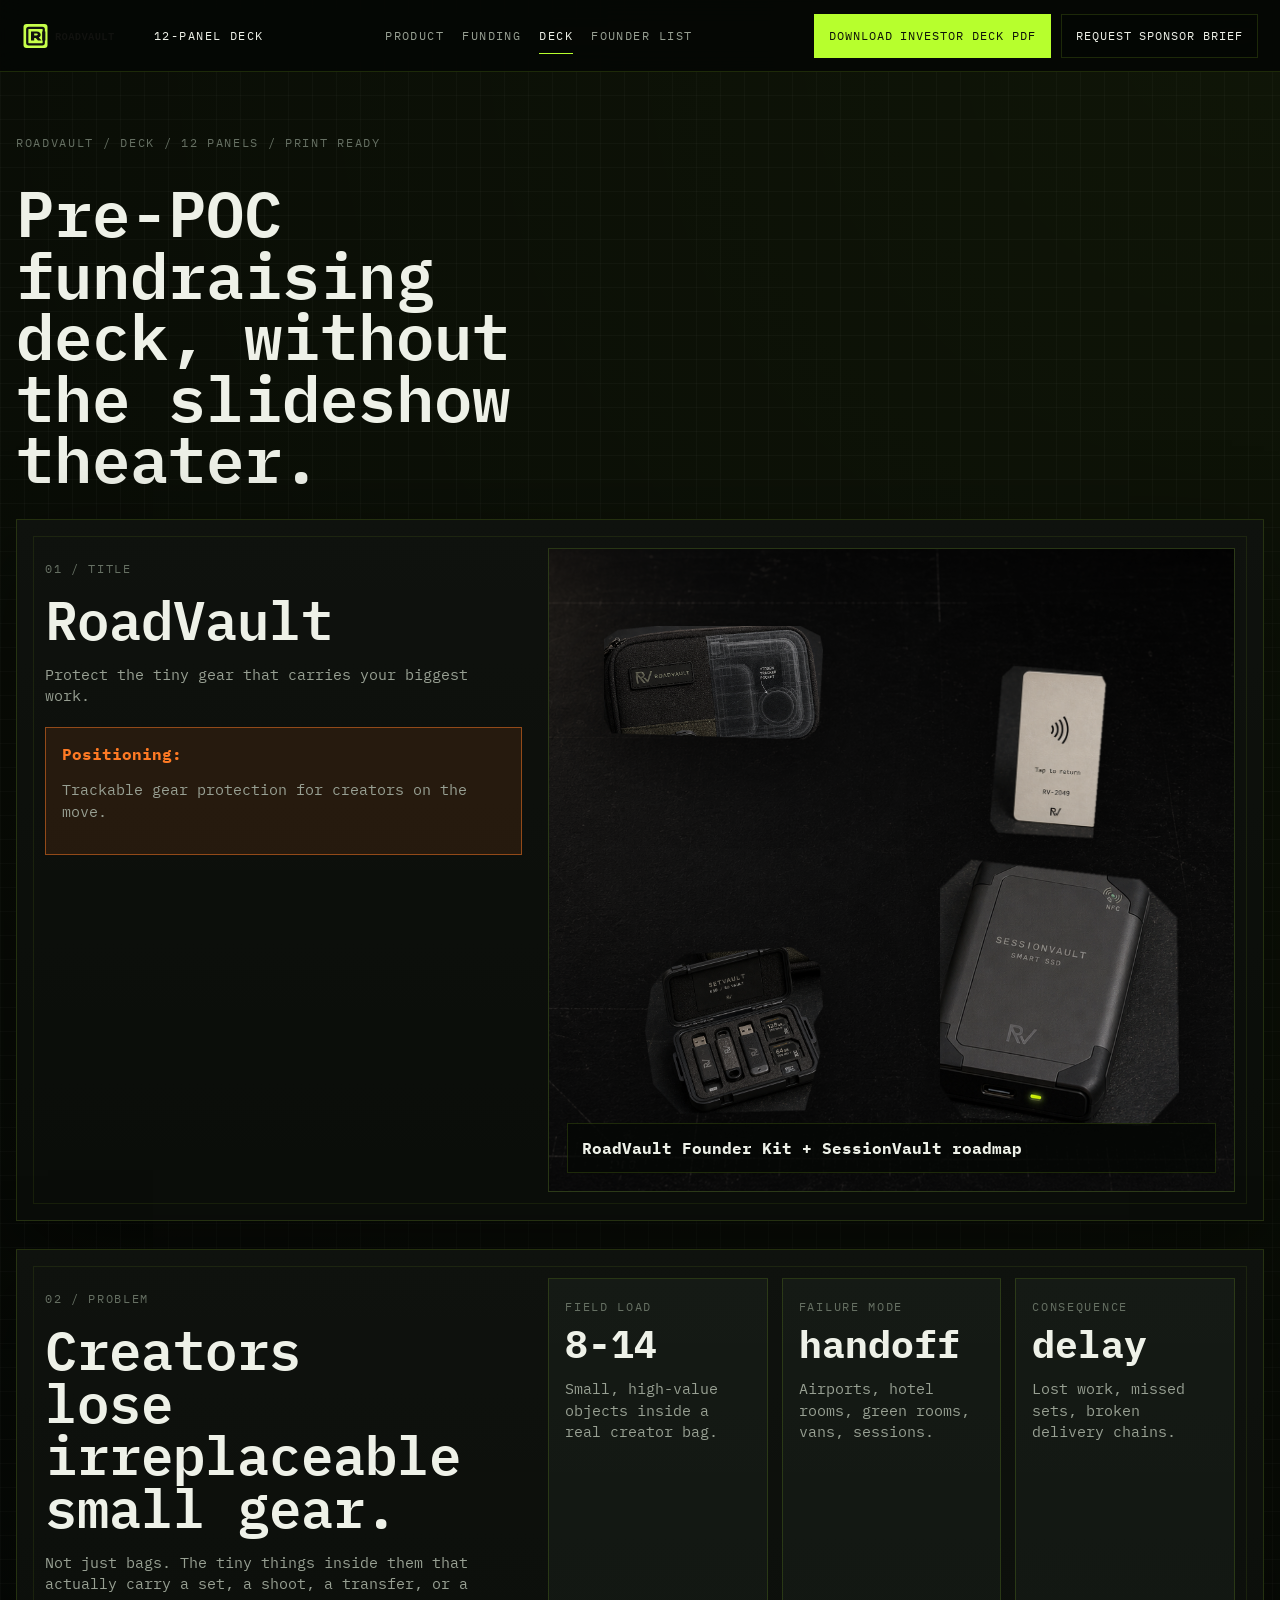
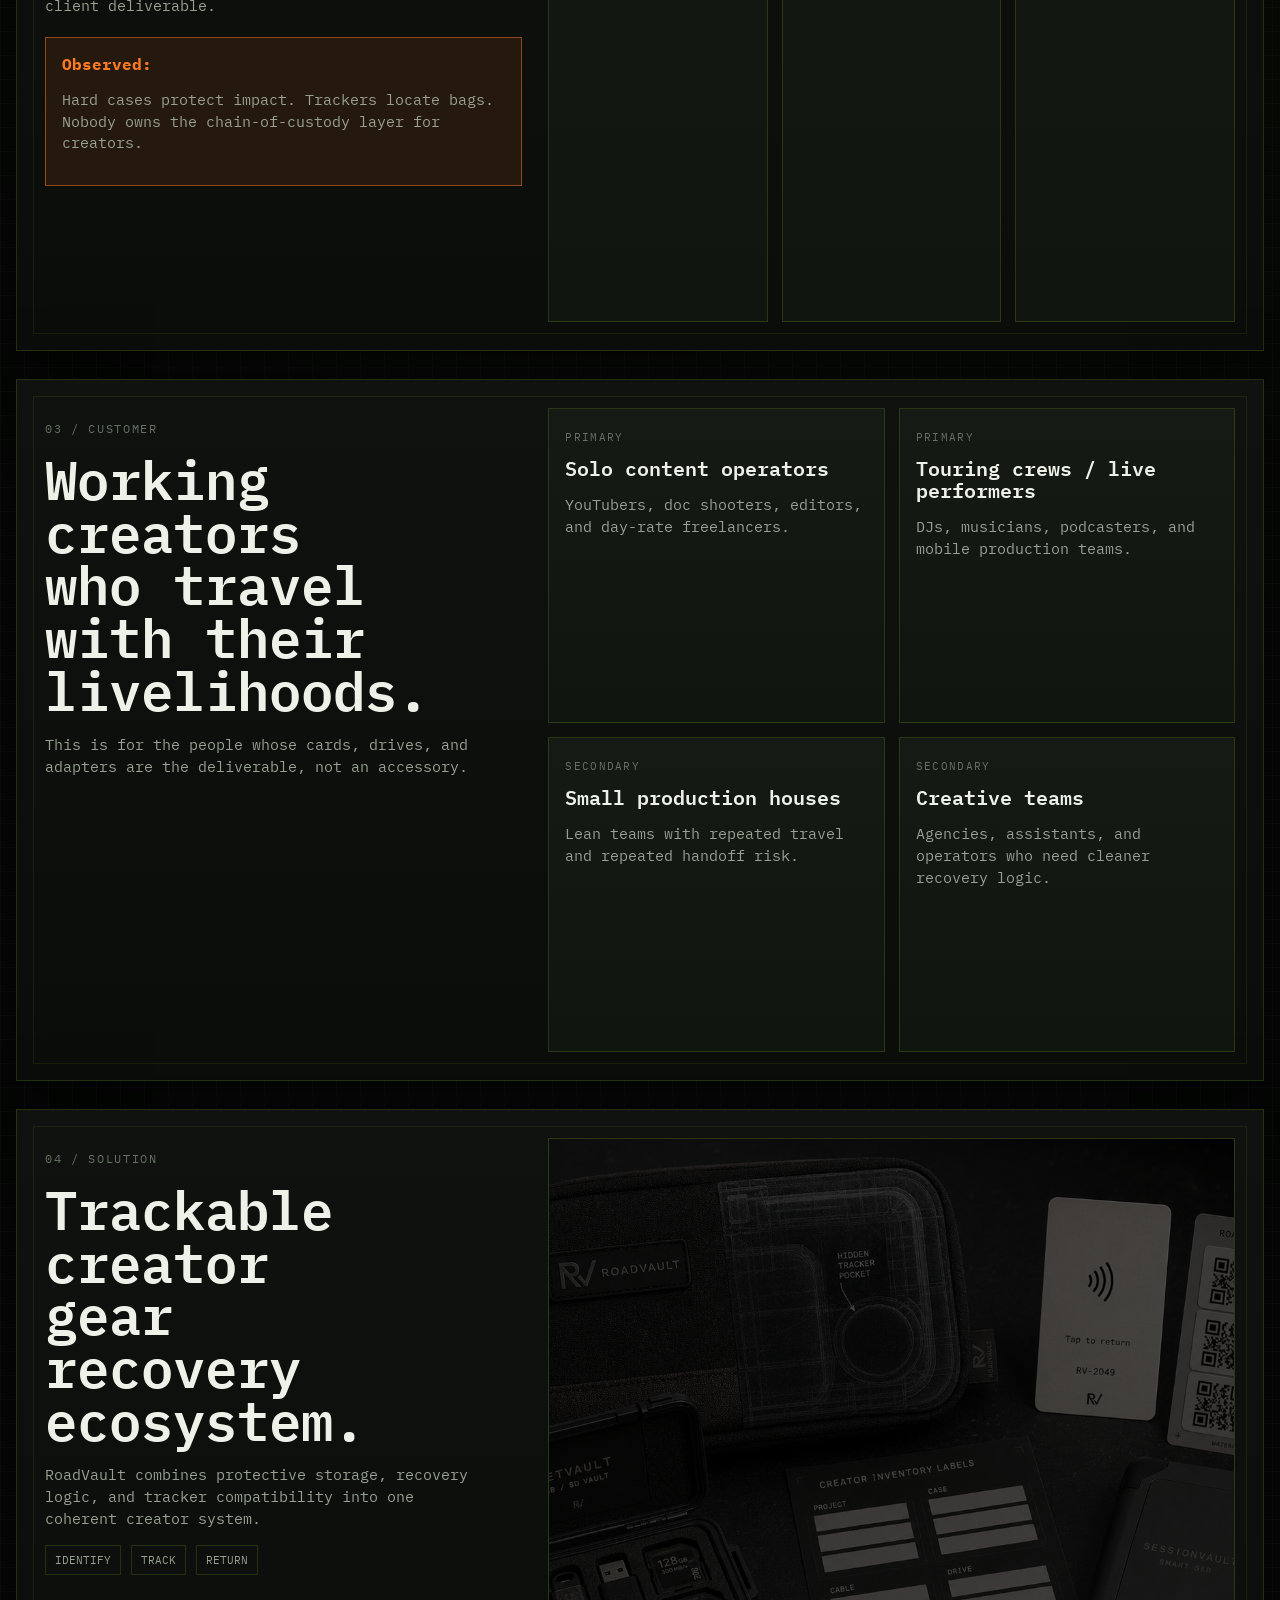
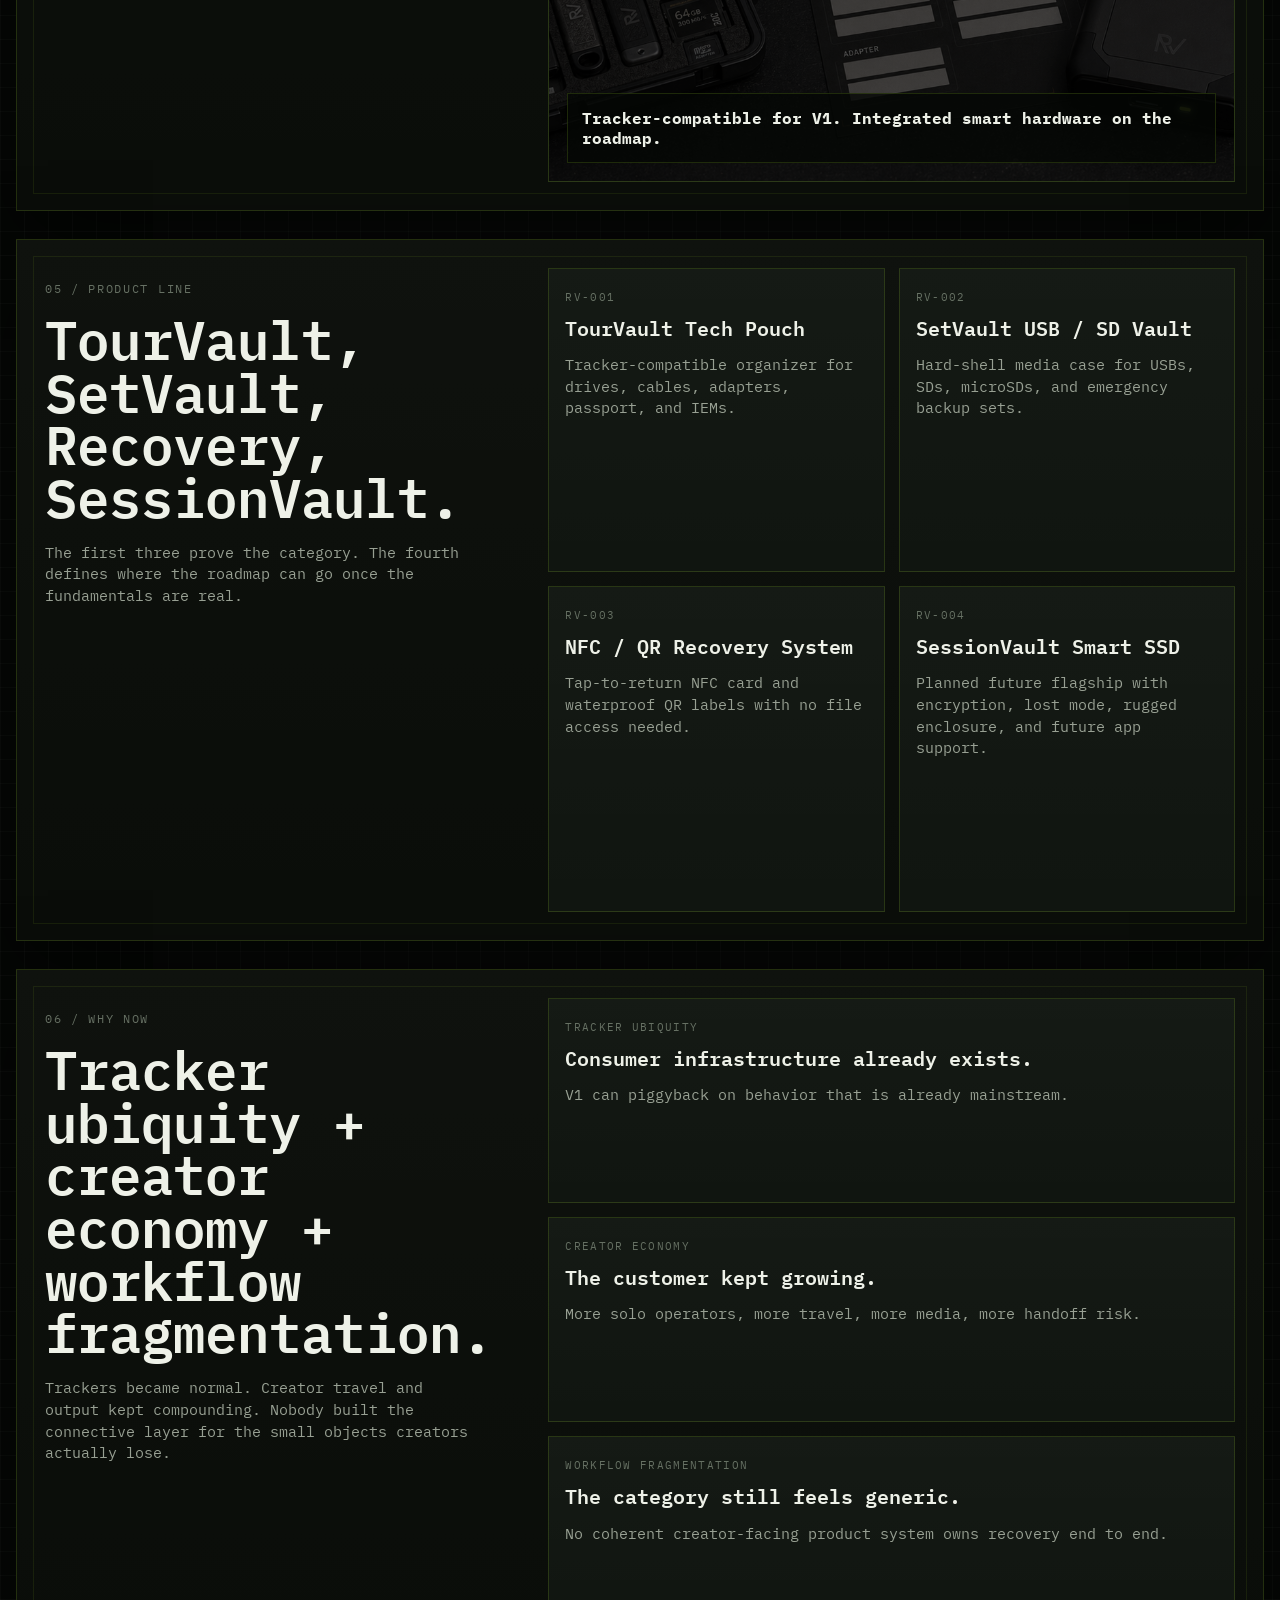
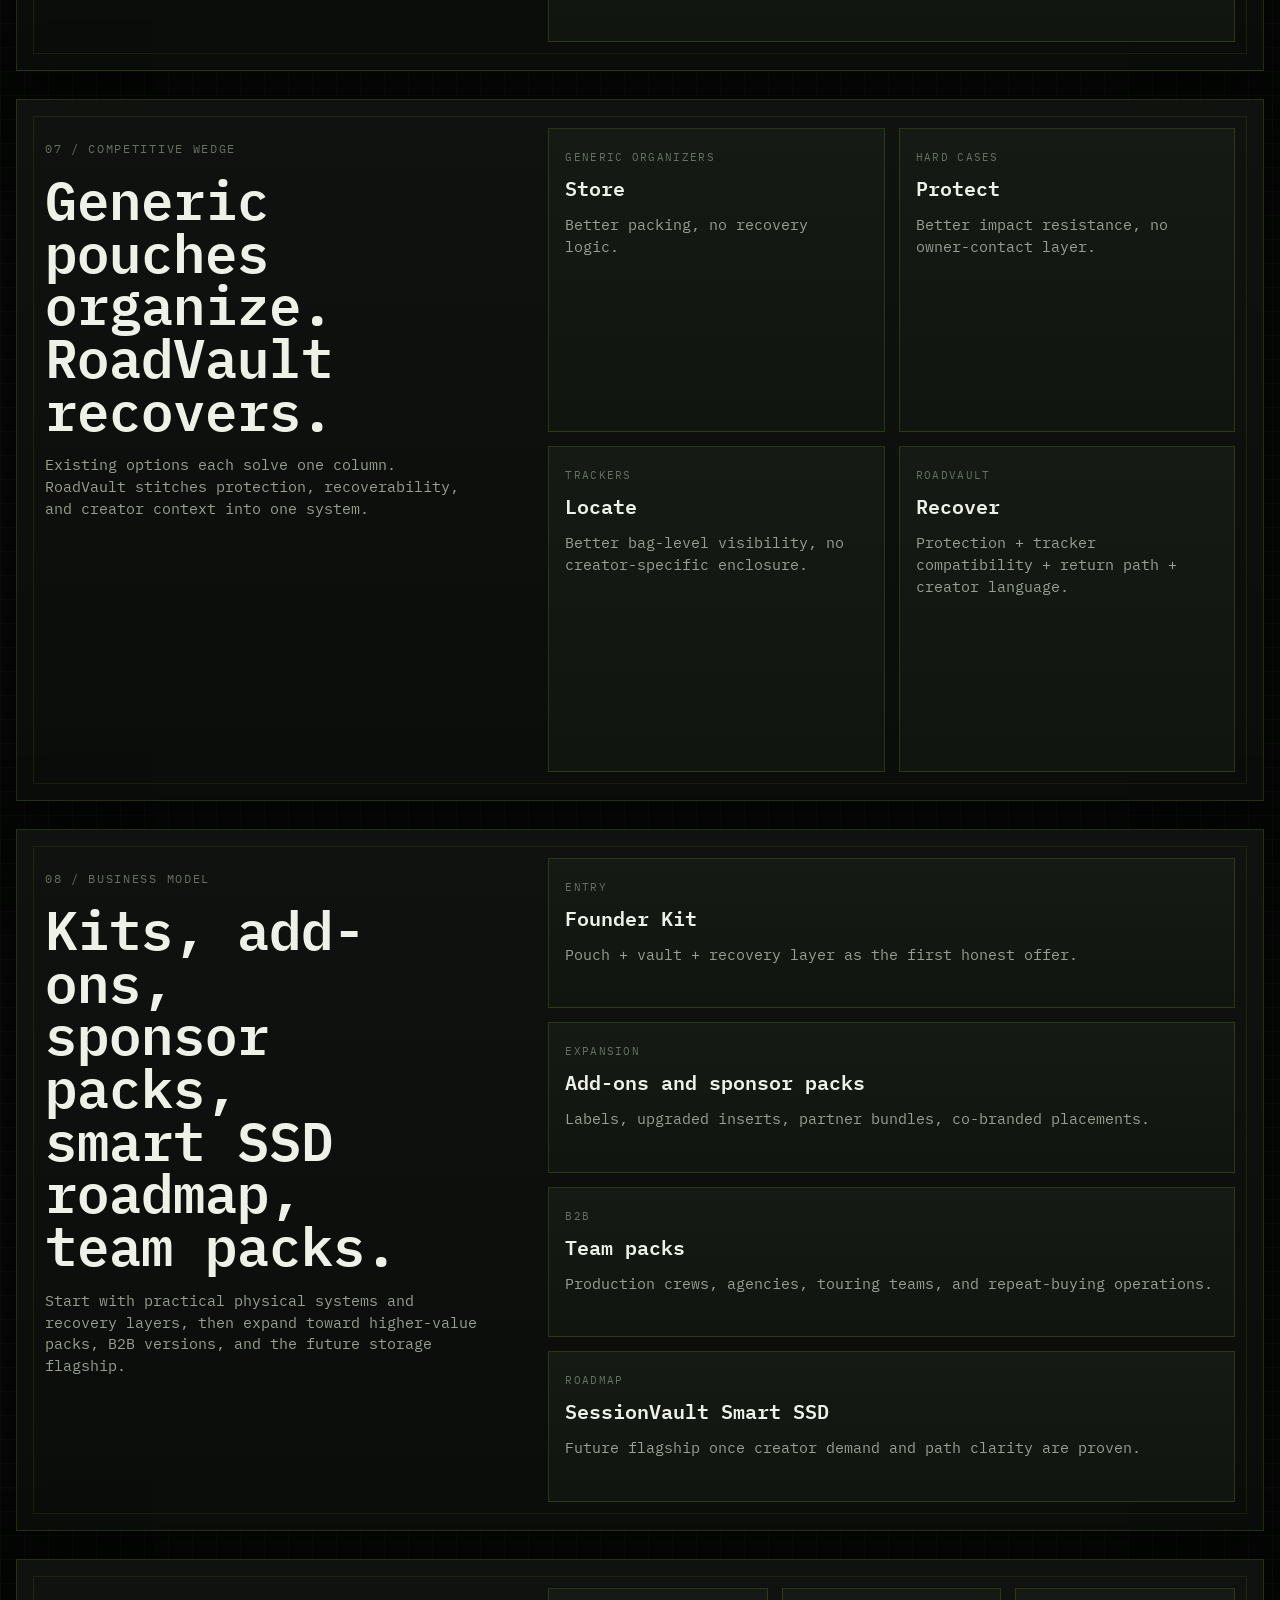
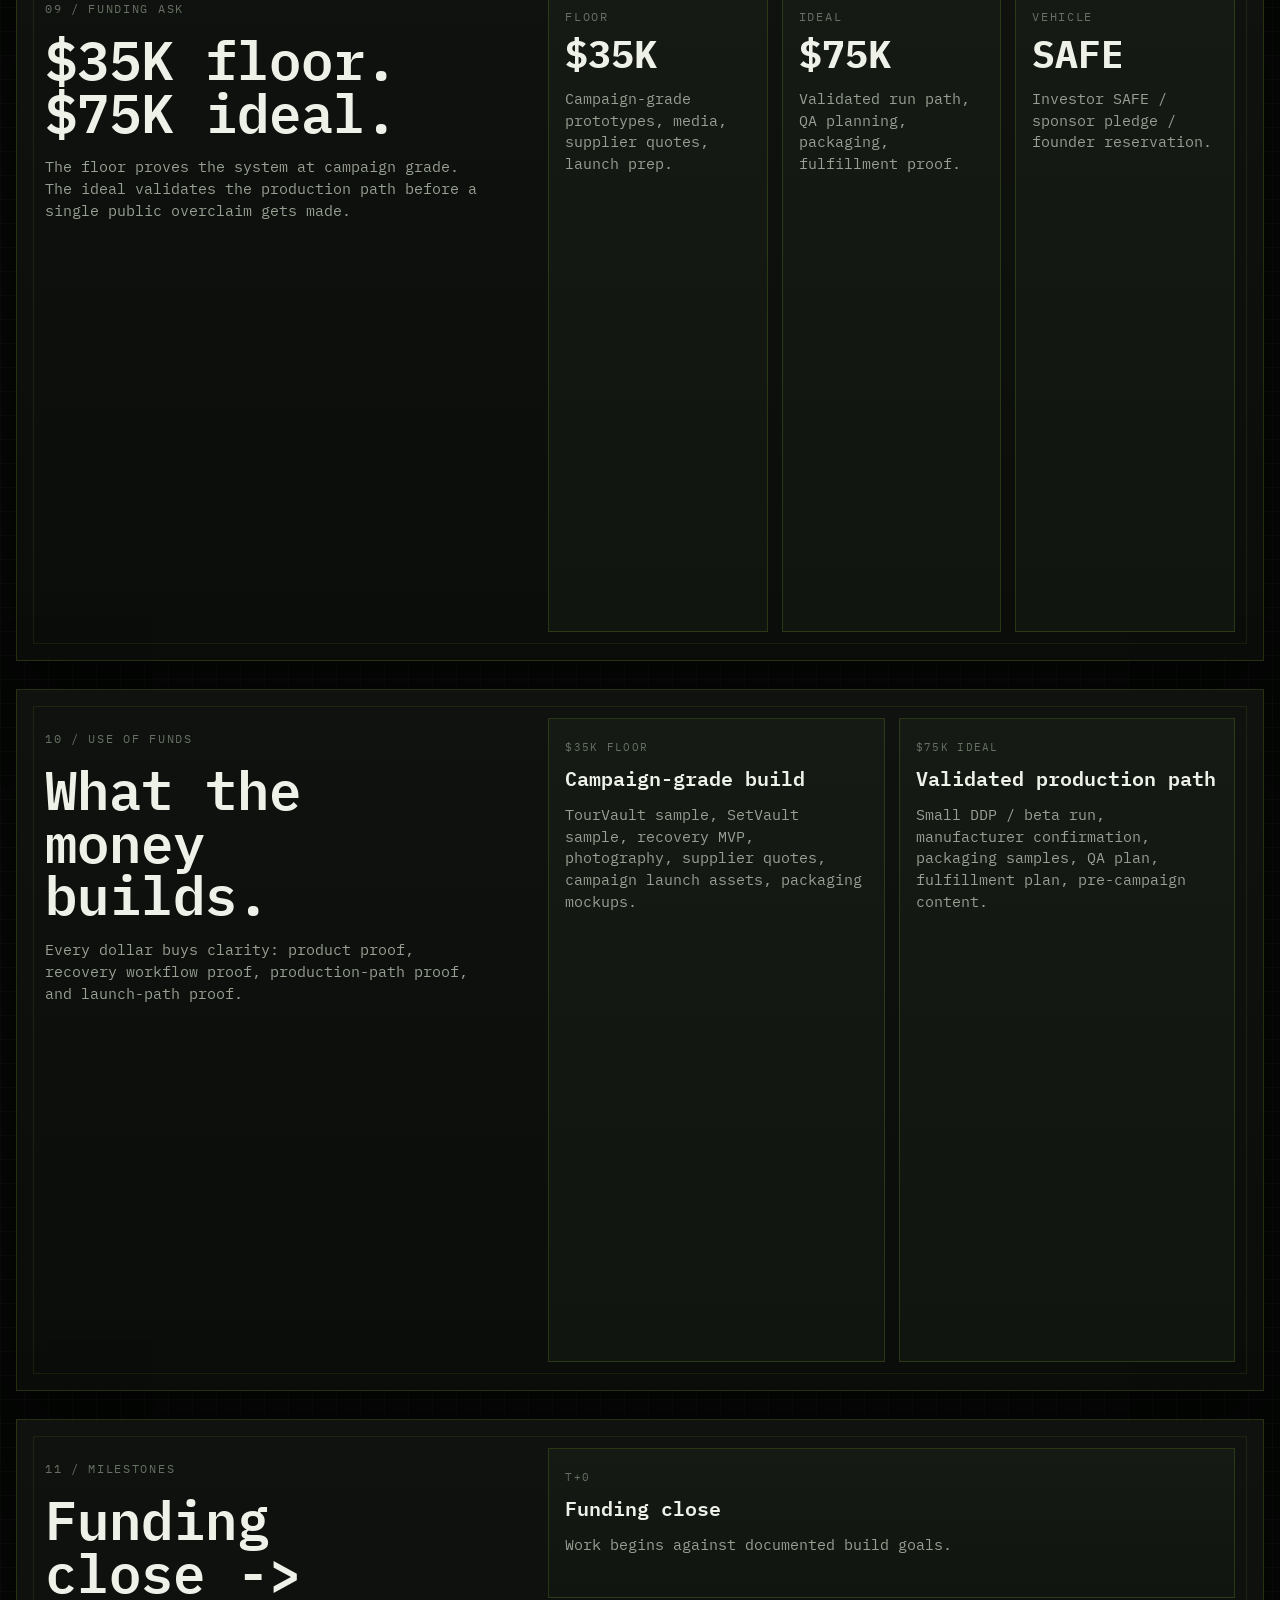
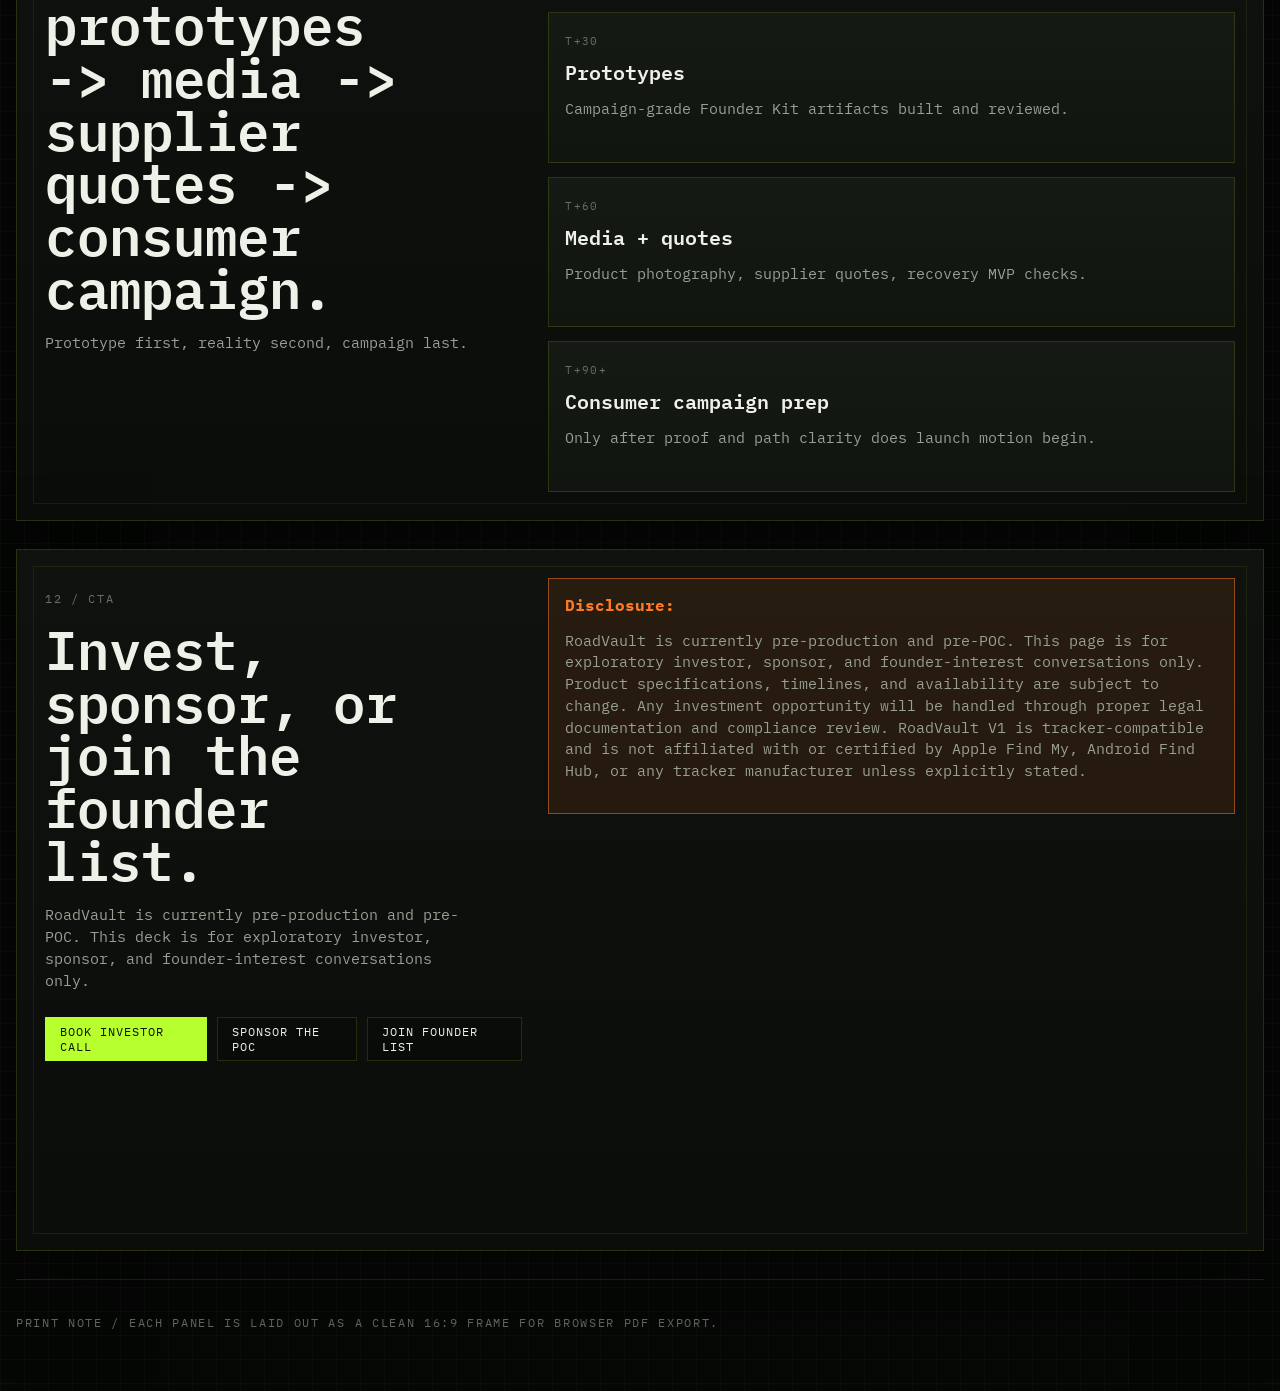
==== Deck.html @ 7836ee20 "Initial RoadVault site" ====
<!doctype html>
<html lang="en">
  <head>
    <meta charset="utf-8" />
    <meta name="viewport" content="width=device-width, initial-scale=1" />
    <title>RoadVault | Deck</title>
    <meta
      name="description"
      content="RoadVault 12-panel investor deck for pre-POC fundraising conversations."
    />
    <meta name="theme-color" content="#050705" />
    <link rel="icon" href="favicon.svg" type="image/svg+xml" />
    <link rel="preconnect" href="https://fonts.googleapis.com" />
    <link rel="preconnect" href="https://fonts.gstatic.com" crossorigin />
    <link
      href="https://fonts.googleapis.com/css2?family=IBM+Plex+Mono:wght@400;500;600;700&display=swap"
      rel="stylesheet"
    />
    <style>
      :root {
        --bg: #050705;
        --panel: #0a0d09;
        --panel-strong: #101510;
        --text: #eef1e8;
        --muted: #98a093;
        --muted-2: #667063;
        --signal: #b7ff2d;
        --warning: #ff7a24;
        --line: rgba(183, 255, 45, 0.14);
        --line-strong: rgba(183, 255, 45, 0.34);
        --mono: "IBM Plex Mono", "SFMono-Regular", Consolas, monospace;
        --shadow: 0 30px 90px rgba(0, 0, 0, 0.45);
      }

      * {
        box-sizing: border-box;
      }

      html {
        scroll-behavior: smooth;
      }

      body {
        margin: 0;
        color: var(--text);
        background:
          linear-gradient(90deg, rgba(255, 255, 255, 0.025) 1px, transparent 1px),
          linear-gradient(0deg, rgba(255, 255, 255, 0.025) 1px, transparent 1px),
          radial-gradient(circle at top right, rgba(183, 255, 45, 0.06), transparent 24%),
          var(--bg);
        background-size: 24px 24px, 24px 24px, auto, auto;
        font-family: var(--mono);
      }

      a,
      button {
        color: inherit;
        font: inherit;
      }

      button {
        cursor: pointer;
      }

      .site-header {
        position: sticky;
        top: 0;
        z-index: 30;
        display: flex;
        align-items: center;
        justify-content: space-between;
        gap: 24px;
        min-height: 72px;
        padding: 0 22px;
        background: rgba(5, 7, 5, 0.92);
        border-bottom: 1px solid var(--line);
        backdrop-filter: blur(14px);
      }

      .brandline,
      .nav-links,
      .deck-actions,
      .slide-foot,
      .tile-foot {
        display: flex;
        align-items: center;
      }

      .brandline {
        gap: 12px;
        color: var(--text);
        font-size: 12px;
        text-transform: uppercase;
        letter-spacing: 0.12em;
      }

      .brandline img {
        width: 120px;
        height: auto;
      }

      .nav-links {
        gap: 18px;
        color: var(--muted);
        font-size: 12px;
        letter-spacing: 0.12em;
        text-transform: uppercase;
      }

      .nav-links a {
        padding: 10px 0;
        text-decoration: none;
        border-bottom: 1px solid transparent;
      }

      .nav-links a:hover,
      .nav-links a[aria-current="page"] {
        color: var(--text);
        border-color: var(--signal);
      }

      .deck-actions {
        gap: 10px;
      }

      .top-action,
      .cta {
        display: inline-flex;
        align-items: center;
        justify-content: center;
        min-height: 44px;
        padding: 0 14px;
        border: 1px solid var(--line);
        background: rgba(0, 0, 0, 0.22);
        text-decoration: none;
        color: var(--text);
        font-size: 12px;
        letter-spacing: 0.08em;
        text-transform: uppercase;
      }

      .top-action.primary,
      .cta {
        color: #0d1308;
        background: var(--signal);
        border-color: var(--signal);
      }

      .deck-shell {
        width: min(1380px, calc(100% - 32px));
        margin: 0 auto;
        padding: 28px 0 48px;
      }

      .deck-intro {
        display: grid;
        gap: 18px;
        padding: 22px 0 30px;
      }

      .deck-index,
      .slide-index,
      .tile span,
      .disclosure {
        color: var(--muted-2);
        font-size: 12px;
        text-transform: uppercase;
        letter-spacing: 0.14em;
      }

      h1,
      h2,
      h3 {
        margin: 0;
        font-weight: 600;
        letter-spacing: 0;
      }

      h1 {
        max-width: 13ch;
        font-size: clamp(38px, 5vw, 74px);
        line-height: 0.96;
      }

      h2 {
        max-width: 11ch;
        font-size: clamp(34px, 4.2vw, 58px);
        line-height: 0.98;
      }

      h3 {
        font-size: 20px;
        line-height: 1.12;
      }

      p,
      li {
        color: var(--muted);
        font-size: clamp(15px, 1.15vw, 18px);
        line-height: 1.45;
      }

      .deck-grid {
        display: grid;
        gap: 28px;
      }

      .deck-slide {
        position: relative;
        display: grid;
        grid-template-columns: minmax(300px, 0.82fr) minmax(380px, 1.18fr);
        gap: 26px;
        width: 100%;
        aspect-ratio: 16 / 9;
        min-height: 0;
        padding: 28px;
        background: linear-gradient(180deg, rgba(255, 255, 255, 0.02), transparent), var(--panel);
        border: 1px solid var(--line);
        box-shadow: var(--shadow);
        overflow: hidden;
      }

      .deck-slide::before {
        content: "";
        position: absolute;
        inset: 16px;
        border: 1px solid rgba(183, 255, 45, 0.08);
        pointer-events: none;
      }

      .slide-content,
      .slide-media {
        position: relative;
        z-index: 1;
      }

      .slide-index {
        margin-bottom: 16px;
      }

      .slide-lede {
        margin-top: 18px;
        max-width: 48ch;
      }

      .media-panel,
      .tile,
      .quote,
      .timeline article,
      .product-line article,
      .comparison article {
        background: linear-gradient(180deg, rgba(255, 255, 255, 0.02), transparent), var(--panel-strong);
        border: 1px solid var(--line);
      }

      .media-panel {
        position: relative;
        min-height: 100%;
        overflow: hidden;
      }

      .media-panel img.bg {
        position: absolute;
        inset: 0;
        width: 100%;
        height: 100%;
        object-fit: cover;
        filter: brightness(0.36) saturate(0.72);
      }

      .media-panel img.item {
        position: absolute;
        max-width: none;
        filter: drop-shadow(0 22px 38px rgba(0, 0, 0, 0.5));
      }

      .media-panel img.item.pouch {
        top: 12%;
        left: 8%;
        width: 32%;
      }

      .media-panel img.item.vault {
        left: 14%;
        bottom: 12%;
        width: 26%;
      }

      .media-panel img.item.card {
        top: 18%;
        right: 18%;
        width: 18%;
      }

      .media-panel img.item.ssd {
        right: 8%;
        bottom: 10%;
        width: 35%;
      }

      .overlay-box {
        position: absolute;
        left: 18px;
        right: 18px;
        bottom: 18px;
        padding: 14px;
        background: rgba(5, 7, 5, 0.78);
        border: 1px solid var(--line);
      }

      .overlay-box strong,
      .quote strong,
      .tile strong {
        color: var(--text);
      }

      .tile-grid,
      .timeline,
      .product-line,
      .comparison {
        display: grid;
        gap: 14px;
      }

      .tile-grid.two,
      .product-line,
      .comparison {
        grid-template-columns: repeat(2, minmax(0, 1fr));
      }

      .tile-grid.three {
        grid-template-columns: repeat(3, minmax(0, 1fr));
      }

      .tile,
      .quote,
      .timeline article,
      .product-line article,
      .comparison article {
        padding: 16px;
      }

      .tile strong {
        display: block;
        margin-top: 10px;
        font-size: clamp(26px, 3vw, 52px);
        line-height: 1;
      }

      .quote {
        margin-top: 20px;
        border-color: rgba(255, 122, 36, 0.5);
        background: rgba(255, 122, 36, 0.1);
      }

      .quote strong {
        color: var(--warning);
      }

      .timeline article span,
      .product-line article span,
      .comparison article span {
        color: var(--muted-2);
        font-size: 11px;
        text-transform: uppercase;
        letter-spacing: 0.12em;
      }

      .timeline h3,
      .product-line h3,
      .comparison h3 {
        margin-top: 12px;
      }

      .slide-foot,
      .tile-foot {
        flex-wrap: wrap;
        gap: 10px;
        margin-top: 14px;
      }

      .slide-foot span,
      .tile-foot span {
        padding: 7px 9px;
        color: var(--muted);
        border: 1px solid var(--line);
        font-size: 11px;
        text-transform: uppercase;
      }

      .disclosure-block {
        margin-top: 28px;
        padding-top: 22px;
        border-top: 1px solid var(--line);
      }

      @media (max-width: 1080px) {
        .site-header {
          flex-wrap: wrap;
          padding: 14px 18px;
        }

        .deck-actions,
        .nav-links {
          width: 100%;
        }

        .deck-slide,
        .tile-grid.two,
        .tile-grid.three,
        .product-line,
        .comparison {
          grid-template-columns: 1fr;
        }

        .deck-slide {
          aspect-ratio: auto;
          min-height: auto;
        }
      }

      @media print {
        body {
          background: #fff;
          color: #111;
        }

        .site-header {
          display: none;
        }

        .deck-shell {
          width: 100%;
          margin: 0;
          padding: 0;
        }

        .deck-intro {
          padding: 0 0 18px;
        }

        .deck-slide {
          aspect-ratio: 16 / 9;
          page-break-after: always;
          break-after: page;
          box-shadow: none;
          background: #fff;
          border-color: #bbb;
        }

        .deck-slide::before {
          display: none;
        }

        .media-panel,
        .tile,
        .quote,
        .timeline article,
        .product-line article,
        .comparison article {
          background: #fff !important;
          border-color: #bbb !important;
          box-shadow: none !important;
        }

        h1,
        h2,
        h3,
        .overlay-box strong,
        .quote strong,
        .tile strong {
          color: #111 !important;
        }

        p,
        li,
        .deck-index,
        .slide-index,
        .tile span,
        .timeline article span,
        .product-line article span,
        .comparison article span,
        .disclosure {
          color: #444 !important;
        }
      }
    </style>
  </head>
  <body>
    <header class="site-header">
      <div class="brandline">
        <img src="presentation/assets/roadvault-logo.svg" alt="RoadVault" />
        <span>12-panel deck</span>
      </div>
      <nav class="nav-links" aria-label="Primary navigation">
        <a href="index.html">Product</a>
        <a href="Funding Brief.html">Funding</a>
        <a href="Deck.html" aria-current="page">Deck</a>
        <a href="Founder List.html">Founder List</a>
      </nav>
      <div class="deck-actions">
        <button class="top-action primary" type="button" onclick="window.print()">
          Download Investor Deck PDF
        </button>
        <a class="top-action" href="Funding Brief.html#sponsor-path">Request Sponsor Brief</a>
      </div>
    </header>

    <main class="deck-shell">
      <section class="deck-intro">
        <p class="deck-index">ROADVAULT / DECK / 12 PANELS / PRINT READY</p>
        <h1>Pre-POC fundraising deck, without the slideshow theater.</h1>
      </section>

      <section class="deck-grid">
        <article class="deck-slide" id="slide-01">
          <div class="slide-content">
            <p class="slide-index">01 / TITLE</p>
            <h2>RoadVault</h2>
            <p class="slide-lede">Protect the tiny gear that carries your biggest work.</p>
            <div class="quote">
              <strong>Positioning:</strong>
              <p>Trackable gear protection for creators on the move.</p>
            </div>
          </div>
          <div class="slide-media media-panel">
            <img class="bg" src="presentation/assets/roadvault-empty-workbench-background.png" alt="" />
            <img class="item pouch" src="presentation/assets/product-prototypes-transparent/tourvault-tech-pouch-transparent.png" alt="TourVault Tech Pouch" />
            <img class="item vault" src="presentation/assets/product-prototypes-transparent/setvault-usb-sd-vault-transparent.png" alt="SetVault USB / SD Vault" />
            <img class="item card" src="presentation/assets/product-prototypes-transparent/nfc-lost-card-transparent.png" alt="NFC / QR Recovery System" />
            <img class="item ssd" src="presentation/assets/product-prototypes-transparent/sessionvault-smart-ssd-transparent.png" alt="SessionVault Smart SSD" />
            <div class="overlay-box">
              <strong>RoadVault Founder Kit + SessionVault roadmap</strong>
            </div>
          </div>
        </article>

        <article class="deck-slide" id="slide-02">
          <div class="slide-content">
            <p class="slide-index">02 / PROBLEM</p>
            <h2>Creators lose irreplaceable small gear.</h2>
            <p class="slide-lede">
              Not just bags. The tiny things inside them that actually carry a
              set, a shoot, a transfer, or a client deliverable.
            </p>
            <div class="quote">
              <strong>Observed:</strong>
              <p>Hard cases protect impact. Trackers locate bags. Nobody owns the chain-of-custody layer for creators.</p>
            </div>
          </div>
          <div class="slide-media tile-grid three">
            <article class="tile">
              <span>Field load</span>
              <strong>8-14</strong>
              <p>Small, high-value objects inside a real creator bag.</p>
            </article>
            <article class="tile">
              <span>Failure mode</span>
              <strong>handoff</strong>
              <p>Airports, hotel rooms, green rooms, vans, sessions.</p>
            </article>
            <article class="tile">
              <span>Consequence</span>
              <strong>delay</strong>
              <p>Lost work, missed sets, broken delivery chains.</p>
            </article>
          </div>
        </article>

        <article class="deck-slide" id="slide-03">
          <div class="slide-content">
            <p class="slide-index">03 / CUSTOMER</p>
            <h2>Working creators who travel with their livelihoods.</h2>
            <p class="slide-lede">
              This is for the people whose cards, drives, and adapters are the
              deliverable, not an accessory.
            </p>
          </div>
          <div class="slide-media comparison">
            <article>
              <span>Primary</span>
              <h3>Solo content operators</h3>
              <p>YouTubers, doc shooters, editors, and day-rate freelancers.</p>
            </article>
            <article>
              <span>Primary</span>
              <h3>Touring crews / live performers</h3>
              <p>DJs, musicians, podcasters, and mobile production teams.</p>
            </article>
            <article>
              <span>Secondary</span>
              <h3>Small production houses</h3>
              <p>Lean teams with repeated travel and repeated handoff risk.</p>
            </article>
            <article>
              <span>Secondary</span>
              <h3>Creative teams</h3>
              <p>Agencies, assistants, and operators who need cleaner recovery logic.</p>
            </article>
          </div>
        </article>

        <article class="deck-slide" id="slide-04">
          <div class="slide-content">
            <p class="slide-index">04 / SOLUTION</p>
            <h2>Trackable creator gear recovery ecosystem.</h2>
            <p class="slide-lede">
              RoadVault combines protective storage, recovery logic, and tracker
              compatibility into one coherent creator system.
            </p>
            <div class="slide-foot">
              <span>Identify</span>
              <span>Track</span>
              <span>Return</span>
            </div>
          </div>
          <div class="slide-media media-panel">
            <img class="bg" src="presentation/assets/roadvault-product-family-prototypes-v2.png" alt="RoadVault prototypes" />
            <div class="overlay-box">
              <strong>Tracker-compatible for V1. Integrated smart hardware on the roadmap.</strong>
            </div>
          </div>
        </article>

        <article class="deck-slide" id="slide-05">
          <div class="slide-content">
            <p class="slide-index">05 / PRODUCT LINE</p>
            <h2>TourVault, SetVault, Recovery, SessionVault.</h2>
            <p class="slide-lede">
              The first three prove the category. The fourth defines where the
              roadmap can go once the fundamentals are real.
            </p>
          </div>
          <div class="slide-media product-line">
            <article>
              <span>RV-001</span>
              <h3>TourVault Tech Pouch</h3>
              <p>Tracker-compatible organizer for drives, cables, adapters, passport, and IEMs.</p>
            </article>
            <article>
              <span>RV-002</span>
              <h3>SetVault USB / SD Vault</h3>
              <p>Hard-shell media case for USBs, SDs, microSDs, and emergency backup sets.</p>
            </article>
            <article>
              <span>RV-003</span>
              <h3>NFC / QR Recovery System</h3>
              <p>Tap-to-return NFC card and waterproof QR labels with no file access needed.</p>
            </article>
            <article>
              <span>RV-004</span>
              <h3>SessionVault Smart SSD</h3>
              <p>Planned future flagship with encryption, lost mode, rugged enclosure, and future app support.</p>
            </article>
          </div>
        </article>

        <article class="deck-slide" id="slide-06">
          <div class="slide-content">
            <p class="slide-index">06 / WHY NOW</p>
            <h2>Tracker ubiquity + creator economy + workflow fragmentation.</h2>
            <p class="slide-lede">
              Trackers became normal. Creator travel and output kept compounding.
              Nobody built the connective layer for the small objects creators
              actually lose.
            </p>
          </div>
          <div class="slide-media timeline">
            <article>
              <span>Tracker ubiquity</span>
              <h3>Consumer infrastructure already exists.</h3>
              <p>V1 can piggyback on behavior that is already mainstream.</p>
            </article>
            <article>
              <span>Creator economy</span>
              <h3>The customer kept growing.</h3>
              <p>More solo operators, more travel, more media, more handoff risk.</p>
            </article>
            <article>
              <span>Workflow fragmentation</span>
              <h3>The category still feels generic.</h3>
              <p>No coherent creator-facing product system owns recovery end to end.</p>
            </article>
          </div>
        </article>

        <article class="deck-slide" id="slide-07">
          <div class="slide-content">
            <p class="slide-index">07 / COMPETITIVE WEDGE</p>
            <h2>Generic pouches organize. RoadVault recovers.</h2>
            <p class="slide-lede">
              Existing options each solve one column. RoadVault stitches
              protection, recoverability, and creator context into one system.
            </p>
          </div>
          <div class="slide-media comparison">
            <article>
              <span>Generic organizers</span>
              <h3>Store</h3>
              <p>Better packing, no recovery logic.</p>
            </article>
            <article>
              <span>Hard cases</span>
              <h3>Protect</h3>
              <p>Better impact resistance, no owner-contact layer.</p>
            </article>
            <article>
              <span>Trackers</span>
              <h3>Locate</h3>
              <p>Better bag-level visibility, no creator-specific enclosure.</p>
            </article>
            <article>
              <span>RoadVault</span>
              <h3>Recover</h3>
              <p>Protection + tracker compatibility + return path + creator language.</p>
            </article>
          </div>
        </article>

        <article class="deck-slide" id="slide-08">
          <div class="slide-content">
            <p class="slide-index">08 / BUSINESS MODEL</p>
            <h2>Kits, add-ons, sponsor packs, smart SSD roadmap, team packs.</h2>
            <p class="slide-lede">
              Start with practical physical systems and recovery layers, then
              expand toward higher-value packs, B2B versions, and the future
              storage flagship.
            </p>
          </div>
          <div class="slide-media timeline">
            <article>
              <span>Entry</span>
              <h3>Founder Kit</h3>
              <p>Pouch + vault + recovery layer as the first honest offer.</p>
            </article>
            <article>
              <span>Expansion</span>
              <h3>Add-ons and sponsor packs</h3>
              <p>Labels, upgraded inserts, partner bundles, co-branded placements.</p>
            </article>
            <article>
              <span>B2B</span>
              <h3>Team packs</h3>
              <p>Production crews, agencies, touring teams, and repeat-buying operations.</p>
            </article>
            <article>
              <span>Roadmap</span>
              <h3>SessionVault Smart SSD</h3>
              <p>Future flagship once creator demand and path clarity are proven.</p>
            </article>
          </div>
        </article>

        <article class="deck-slide" id="slide-09">
          <div class="slide-content">
            <p class="slide-index">09 / FUNDING ASK</p>
            <h2>$35K floor. $75K ideal.</h2>
            <p class="slide-lede">
              The floor proves the system at campaign grade. The ideal validates
              the production path before a single public overclaim gets made.
            </p>
          </div>
          <div class="slide-media tile-grid three">
            <article class="tile">
              <span>Floor</span>
              <strong>$35K</strong>
              <p>Campaign-grade prototypes, media, supplier quotes, launch prep.</p>
            </article>
            <article class="tile">
              <span>Ideal</span>
              <strong>$75K</strong>
              <p>Validated run path, QA planning, packaging, fulfillment proof.</p>
            </article>
            <article class="tile">
              <span>Vehicle</span>
              <strong>SAFE</strong>
              <p>Investor SAFE / sponsor pledge / founder reservation.</p>
            </article>
          </div>
        </article>

        <article class="deck-slide" id="slide-10">
          <div class="slide-content">
            <p class="slide-index">10 / USE OF FUNDS</p>
            <h2>What the money builds.</h2>
            <p class="slide-lede">
              Every dollar buys clarity: product proof, recovery workflow proof,
              production-path proof, and launch-path proof.
            </p>
          </div>
          <div class="slide-media comparison">
            <article>
              <span>$35K floor</span>
              <h3>Campaign-grade build</h3>
              <p>TourVault sample, SetVault sample, recovery MVP, photography, supplier quotes, campaign launch assets, packaging mockups.</p>
            </article>
            <article>
              <span>$75K ideal</span>
              <h3>Validated production path</h3>
              <p>Small DDP / beta run, manufacturer confirmation, packaging samples, QA plan, fulfillment plan, pre-campaign content.</p>
            </article>
          </div>
        </article>

        <article class="deck-slide" id="slide-11">
          <div class="slide-content">
            <p class="slide-index">11 / MILESTONES</p>
            <h2>Funding close -> prototypes -> media -> supplier quotes -> consumer campaign.</h2>
            <p class="slide-lede">
              Prototype first, reality second, campaign last.
            </p>
          </div>
          <div class="slide-media timeline">
            <article>
              <span>T+0</span>
              <h3>Funding close</h3>
              <p>Work begins against documented build goals.</p>
            </article>
            <article>
              <span>T+30</span>
              <h3>Prototypes</h3>
              <p>Campaign-grade Founder Kit artifacts built and reviewed.</p>
            </article>
            <article>
              <span>T+60</span>
              <h3>Media + quotes</h3>
              <p>Product photography, supplier quotes, recovery MVP checks.</p>
            </article>
            <article>
              <span>T+90+</span>
              <h3>Consumer campaign prep</h3>
              <p>Only after proof and path clarity does launch motion begin.</p>
            </article>
          </div>
        </article>

        <article class="deck-slide" id="slide-12">
          <div class="slide-content">
            <p class="slide-index">12 / CTA</p>
            <h2>Invest, sponsor, or join the founder list.</h2>
            <p class="slide-lede">
              RoadVault is currently pre-production and pre-POC. This deck is
              for exploratory investor, sponsor, and founder-interest
              conversations only.
            </p>
            <div class="deck-actions" style="margin-top: 26px;">
              <a class="cta" href="Founder List.html?role=Investor&interest=Investment">Book Investor Call</a>
              <a class="top-action" href="Founder List.html?role=Sponsor&interest=Sponsor">Sponsor the POC</a>
              <a class="top-action" href="Founder List.html?role=Creator&interest=Founder Kit">Join Founder List</a>
            </div>
          </div>
          <div class="slide-media">
            <div class="quote" style="margin-top: 0;">
              <strong>Disclosure:</strong>
              <p>
                RoadVault is currently pre-production and pre-POC. This page is
                for exploratory investor, sponsor, and founder-interest
                conversations only. Product specifications, timelines, and
                availability are subject to change. Any investment opportunity
                will be handled through proper legal documentation and
                compliance review. RoadVault V1 is tracker-compatible and is not
                affiliated with or certified by Apple Find My, Android Find Hub,
                or any tracker manufacturer unless explicitly stated.
              </p>
            </div>
          </div>
        </article>
      </section>

      <section class="disclosure-block">
        <p class="disclosure">
          PRINT NOTE / each panel is laid out as a clean 16:9 frame for browser
          PDF export.
        </p>
      </section>
    </main>
  </body>
</html>
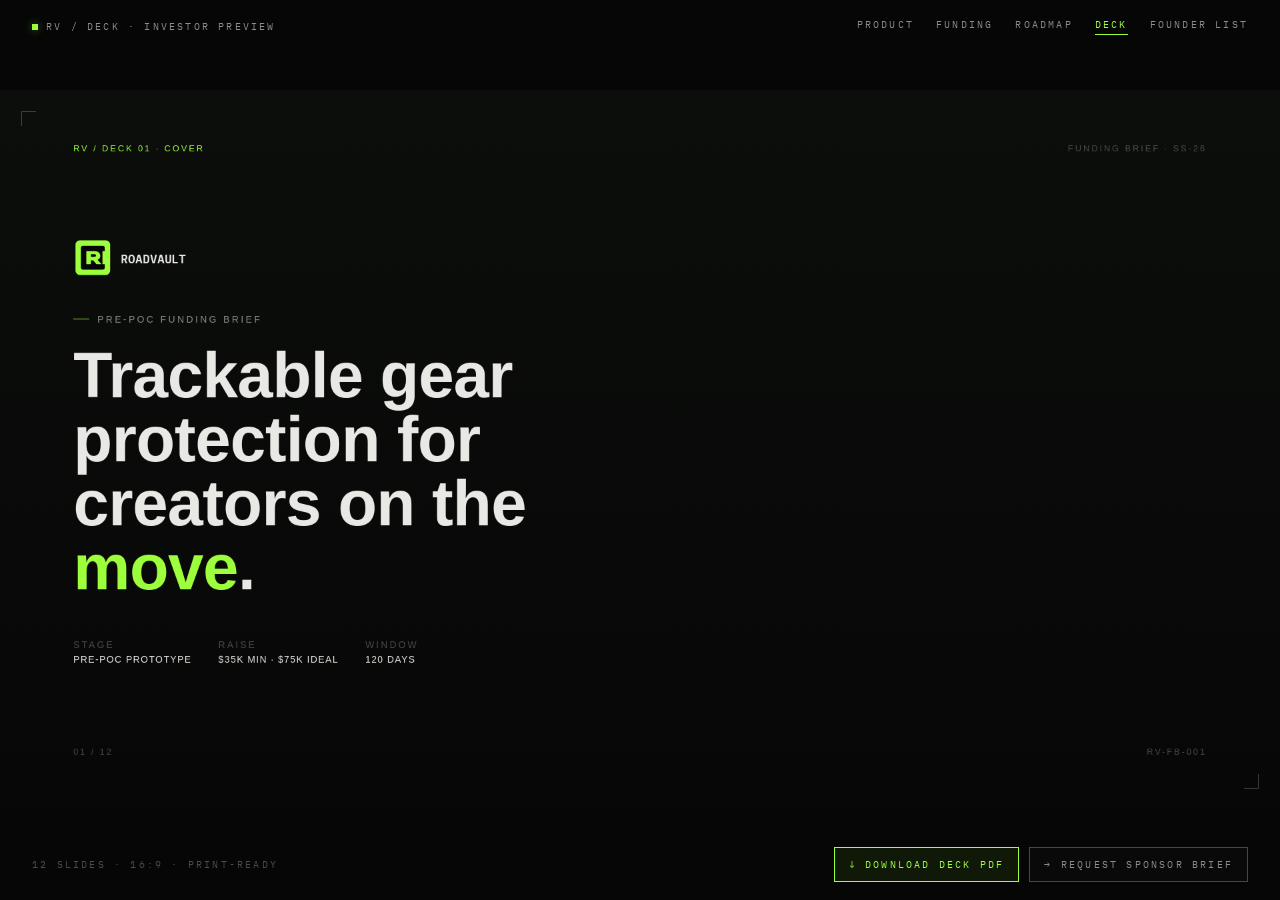
==== commit 7073ebc5: "Refine RoadVault experience and preview flow" ====
--- a/Deck.html
+++ b/Deck.html
@@ -1,878 +1,484 @@
 <!doctype html>
 <html lang="en">
-  <head>
-    <meta charset="utf-8" />
-    <meta name="viewport" content="width=device-width, initial-scale=1" />
-    <title>RoadVault | Deck</title>
-    <meta
-      name="description"
-      content="RoadVault 12-panel investor deck for pre-POC fundraising conversations."
-    />
-    <meta name="theme-color" content="#050705" />
-    <link rel="icon" href="favicon.svg" type="image/svg+xml" />
-    <link rel="preconnect" href="https://fonts.googleapis.com" />
-    <link rel="preconnect" href="https://fonts.gstatic.com" crossorigin />
-    <link
-      href="https://fonts.googleapis.com/css2?family=IBM+Plex+Mono:wght@400;500;600;700&display=swap"
-      rel="stylesheet"
-    />
-    <style>
-      :root {
-        --bg: #050705;
-        --panel: #0a0d09;
-        --panel-strong: #101510;
-        --text: #eef1e8;
-        --muted: #98a093;
-        --muted-2: #667063;
-        --signal: #b7ff2d;
-        --warning: #ff7a24;
-        --line: rgba(183, 255, 45, 0.14);
-        --line-strong: rgba(183, 255, 45, 0.34);
-        --mono: "IBM Plex Mono", "SFMono-Regular", Consolas, monospace;
-        --shadow: 0 30px 90px rgba(0, 0, 0, 0.45);
-      }
-
-      * {
-        box-sizing: border-box;
-      }
-
-      html {
-        scroll-behavior: smooth;
-      }
-
-      body {
-        margin: 0;
-        color: var(--text);
-        background:
-          linear-gradient(90deg, rgba(255, 255, 255, 0.025) 1px, transparent 1px),
-          linear-gradient(0deg, rgba(255, 255, 255, 0.025) 1px, transparent 1px),
-          radial-gradient(circle at top right, rgba(183, 255, 45, 0.06), transparent 24%),
-          var(--bg);
-        background-size: 24px 24px, 24px 24px, auto, auto;
-        font-family: var(--mono);
-      }
-
-      a,
-      button {
-        color: inherit;
-        font: inherit;
-      }
-
-      button {
-        cursor: pointer;
-      }
-
-      .site-header {
-        position: sticky;
-        top: 0;
-        z-index: 30;
-        display: flex;
-        align-items: center;
-        justify-content: space-between;
-        gap: 24px;
-        min-height: 72px;
-        padding: 0 22px;
-        background: rgba(5, 7, 5, 0.92);
-        border-bottom: 1px solid var(--line);
-        backdrop-filter: blur(14px);
-      }
-
-      .brandline,
-      .nav-links,
-      .deck-actions,
-      .slide-foot,
-      .tile-foot {
-        display: flex;
-        align-items: center;
-      }
-
-      .brandline {
-        gap: 12px;
-        color: var(--text);
-        font-size: 12px;
-        text-transform: uppercase;
-        letter-spacing: 0.12em;
-      }
-
-      .brandline img {
-        width: 120px;
-        height: auto;
-      }
-
-      .nav-links {
-        gap: 18px;
-        color: var(--muted);
-        font-size: 12px;
-        letter-spacing: 0.12em;
-        text-transform: uppercase;
-      }
-
-      .nav-links a {
-        padding: 10px 0;
-        text-decoration: none;
-        border-bottom: 1px solid transparent;
-      }
-
-      .nav-links a:hover,
-      .nav-links a[aria-current="page"] {
-        color: var(--text);
-        border-color: var(--signal);
-      }
-
-      .deck-actions {
-        gap: 10px;
-      }
-
-      .top-action,
-      .cta {
-        display: inline-flex;
-        align-items: center;
-        justify-content: center;
-        min-height: 44px;
-        padding: 0 14px;
-        border: 1px solid var(--line);
-        background: rgba(0, 0, 0, 0.22);
-        text-decoration: none;
-        color: var(--text);
-        font-size: 12px;
-        letter-spacing: 0.08em;
-        text-transform: uppercase;
-      }
-
-      .top-action.primary,
-      .cta {
-        color: #0d1308;
-        background: var(--signal);
-        border-color: var(--signal);
-      }
-
-      .deck-shell {
-        width: min(1380px, calc(100% - 32px));
-        margin: 0 auto;
-        padding: 28px 0 48px;
-      }
-
-      .deck-intro {
-        display: grid;
-        gap: 18px;
-        padding: 22px 0 30px;
-      }
-
-      .deck-index,
-      .slide-index,
-      .tile span,
-      .disclosure {
-        color: var(--muted-2);
-        font-size: 12px;
-        text-transform: uppercase;
-        letter-spacing: 0.14em;
-      }
-
-      h1,
-      h2,
-      h3 {
-        margin: 0;
-        font-weight: 600;
-        letter-spacing: 0;
-      }
-
-      h1 {
-        max-width: 13ch;
-        font-size: clamp(38px, 5vw, 74px);
-        line-height: 0.96;
-      }
-
-      h2 {
-        max-width: 11ch;
-        font-size: clamp(34px, 4.2vw, 58px);
-        line-height: 0.98;
-      }
-
-      h3 {
-        font-size: 20px;
-        line-height: 1.12;
-      }
-
-      p,
-      li {
-        color: var(--muted);
-        font-size: clamp(15px, 1.15vw, 18px);
-        line-height: 1.45;
-      }
-
-      .deck-grid {
-        display: grid;
-        gap: 28px;
-      }
-
-      .deck-slide {
-        position: relative;
-        display: grid;
-        grid-template-columns: minmax(300px, 0.82fr) minmax(380px, 1.18fr);
-        gap: 26px;
-        width: 100%;
-        aspect-ratio: 16 / 9;
-        min-height: 0;
-        padding: 28px;
-        background: linear-gradient(180deg, rgba(255, 255, 255, 0.02), transparent), var(--panel);
-        border: 1px solid var(--line);
-        box-shadow: var(--shadow);
-        overflow: hidden;
-      }
-
-      .deck-slide::before {
-        content: "";
-        position: absolute;
-        inset: 16px;
-        border: 1px solid rgba(183, 255, 45, 0.08);
-        pointer-events: none;
-      }
-
-      .slide-content,
-      .slide-media {
-        position: relative;
-        z-index: 1;
-      }
-
-      .slide-index {
-        margin-bottom: 16px;
-      }
-
-      .slide-lede {
-        margin-top: 18px;
-        max-width: 48ch;
-      }
-
-      .media-panel,
-      .tile,
-      .quote,
-      .timeline article,
-      .product-line article,
-      .comparison article {
-        background: linear-gradient(180deg, rgba(255, 255, 255, 0.02), transparent), var(--panel-strong);
-        border: 1px solid var(--line);
-      }
-
-      .media-panel {
-        position: relative;
-        min-height: 100%;
-        overflow: hidden;
-      }
-
-      .media-panel img.bg {
-        position: absolute;
-        inset: 0;
-        width: 100%;
-        height: 100%;
-        object-fit: cover;
-        filter: brightness(0.36) saturate(0.72);
-      }
-
-      .media-panel img.item {
-        position: absolute;
-        max-width: none;
-        filter: drop-shadow(0 22px 38px rgba(0, 0, 0, 0.5));
-      }
-
-      .media-panel img.item.pouch {
-        top: 12%;
-        left: 8%;
-        width: 32%;
-      }
-
-      .media-panel img.item.vault {
-        left: 14%;
-        bottom: 12%;
-        width: 26%;
-      }
-
-      .media-panel img.item.card {
-        top: 18%;
-        right: 18%;
-        width: 18%;
-      }
-
-      .media-panel img.item.ssd {
-        right: 8%;
-        bottom: 10%;
-        width: 35%;
-      }
-
-      .overlay-box {
-        position: absolute;
-        left: 18px;
-        right: 18px;
-        bottom: 18px;
-        padding: 14px;
-        background: rgba(5, 7, 5, 0.78);
-        border: 1px solid var(--line);
-      }
-
-      .overlay-box strong,
-      .quote strong,
-      .tile strong {
-        color: var(--text);
-      }
-
-      .tile-grid,
-      .timeline,
-      .product-line,
-      .comparison {
-        display: grid;
-        gap: 14px;
-      }
-
-      .tile-grid.two,
-      .product-line,
-      .comparison {
-        grid-template-columns: repeat(2, minmax(0, 1fr));
-      }
-
-      .tile-grid.three {
-        grid-template-columns: repeat(3, minmax(0, 1fr));
-      }
-
-      .tile,
-      .quote,
-      .timeline article,
-      .product-line article,
-      .comparison article {
-        padding: 16px;
-      }
-
-      .tile strong {
-        display: block;
-        margin-top: 10px;
-        font-size: clamp(26px, 3vw, 52px);
-        line-height: 1;
-      }
-
-      .quote {
-        margin-top: 20px;
-        border-color: rgba(255, 122, 36, 0.5);
-        background: rgba(255, 122, 36, 0.1);
-      }
-
-      .quote strong {
-        color: var(--warning);
-      }
-
-      .timeline article span,
-      .product-line article span,
-      .comparison article span {
-        color: var(--muted-2);
-        font-size: 11px;
-        text-transform: uppercase;
-        letter-spacing: 0.12em;
-      }
-
-      .timeline h3,
-      .product-line h3,
-      .comparison h3 {
-        margin-top: 12px;
-      }
-
-      .slide-foot,
-      .tile-foot {
-        flex-wrap: wrap;
-        gap: 10px;
-        margin-top: 14px;
-      }
-
-      .slide-foot span,
-      .tile-foot span {
-        padding: 7px 9px;
-        color: var(--muted);
-        border: 1px solid var(--line);
-        font-size: 11px;
-        text-transform: uppercase;
-      }
-
-      .disclosure-block {
-        margin-top: 28px;
-        padding-top: 22px;
-        border-top: 1px solid var(--line);
-      }
-
-      @media (max-width: 1080px) {
-        .site-header {
-          flex-wrap: wrap;
-          padding: 14px 18px;
-        }
-
-        .deck-actions,
-        .nav-links {
-          width: 100%;
-        }
-
-        .deck-slide,
-        .tile-grid.two,
-        .tile-grid.three,
-        .product-line,
-        .comparison {
-          grid-template-columns: 1fr;
-        }
-
-        .deck-slide {
-          aspect-ratio: auto;
-          min-height: auto;
-        }
-      }
-
-      @media print {
-        body {
-          background: #fff;
-          color: #111;
-        }
-
-        .site-header {
-          display: none;
-        }
-
-        .deck-shell {
-          width: 100%;
-          margin: 0;
-          padding: 0;
-        }
-
-        .deck-intro {
-          padding: 0 0 18px;
-        }
-
-        .deck-slide {
-          aspect-ratio: 16 / 9;
-          page-break-after: always;
-          break-after: page;
-          box-shadow: none;
-          background: #fff;
-          border-color: #bbb;
-        }
-
-        .deck-slide::before {
-          display: none;
-        }
-
-        .media-panel,
-        .tile,
-        .quote,
-        .timeline article,
-        .product-line article,
-        .comparison article {
-          background: #fff !important;
-          border-color: #bbb !important;
-          box-shadow: none !important;
-        }
-
-        h1,
-        h2,
-        h3,
-        .overlay-box strong,
-        .quote strong,
-        .tile strong {
-          color: #111 !important;
-        }
-
-        p,
-        li,
-        .deck-index,
-        .slide-index,
-        .tile span,
-        .timeline article span,
-        .product-line article span,
-        .comparison article span,
-        .disclosure {
-          color: #444 !important;
-        }
-      }
-    </style>
-  </head>
-  <body>
-    <header class="site-header">
-      <div class="brandline">
-        <img src="presentation/assets/roadvault-logo.svg" alt="RoadVault" />
-        <span>12-panel deck</span>
-      </div>
-      <nav class="nav-links" aria-label="Primary navigation">
-        <a href="index.html">Product</a>
-        <a href="Funding Brief.html">Funding</a>
-        <a href="Deck.html" aria-current="page">Deck</a>
-        <a href="Founder List.html">Founder List</a>
-      </nav>
-      <div class="deck-actions">
-        <button class="top-action primary" type="button" onclick="window.print()">
-          Download Investor Deck PDF
-        </button>
-        <a class="top-action" href="Funding Brief.html#sponsor-path">Request Sponsor Brief</a>
-      </div>
-    </header>
-
-    <main class="deck-shell">
-      <section class="deck-intro">
-        <p class="deck-index">ROADVAULT / DECK / 12 PANELS / PRINT READY</p>
-        <h1>Pre-POC fundraising deck, without the slideshow theater.</h1>
-      </section>
-
-      <section class="deck-grid">
-        <article class="deck-slide" id="slide-01">
-          <div class="slide-content">
-            <p class="slide-index">01 / TITLE</p>
-            <h2>RoadVault</h2>
-            <p class="slide-lede">Protect the tiny gear that carries your biggest work.</p>
-            <div class="quote">
-              <strong>Positioning:</strong>
-              <p>Trackable gear protection for creators on the move.</p>
-            </div>
-          </div>
-          <div class="slide-media media-panel">
-            <img class="bg" src="presentation/assets/roadvault-empty-workbench-background.png" alt="" />
-            <img class="item pouch" src="presentation/assets/product-prototypes-transparent/tourvault-tech-pouch-transparent.png" alt="TourVault Tech Pouch" />
-            <img class="item vault" src="presentation/assets/product-prototypes-transparent/setvault-usb-sd-vault-transparent.png" alt="SetVault USB / SD Vault" />
-            <img class="item card" src="presentation/assets/product-prototypes-transparent/nfc-lost-card-transparent.png" alt="NFC / QR Recovery System" />
-            <img class="item ssd" src="presentation/assets/product-prototypes-transparent/sessionvault-smart-ssd-transparent.png" alt="SessionVault Smart SSD" />
-            <div class="overlay-box">
-              <strong>RoadVault Founder Kit + SessionVault roadmap</strong>
-            </div>
-          </div>
-        </article>
-
-        <article class="deck-slide" id="slide-02">
-          <div class="slide-content">
-            <p class="slide-index">02 / PROBLEM</p>
-            <h2>Creators lose irreplaceable small gear.</h2>
-            <p class="slide-lede">
-              Not just bags. The tiny things inside them that actually carry a
-              set, a shoot, a transfer, or a client deliverable.
-            </p>
-            <div class="quote">
-              <strong>Observed:</strong>
-              <p>Hard cases protect impact. Trackers locate bags. Nobody owns the chain-of-custody layer for creators.</p>
-            </div>
-          </div>
-          <div class="slide-media tile-grid three">
-            <article class="tile">
-              <span>Field load</span>
-              <strong>8-14</strong>
-              <p>Small, high-value objects inside a real creator bag.</p>
-            </article>
-            <article class="tile">
-              <span>Failure mode</span>
-              <strong>handoff</strong>
-              <p>Airports, hotel rooms, green rooms, vans, sessions.</p>
-            </article>
-            <article class="tile">
-              <span>Consequence</span>
-              <strong>delay</strong>
-              <p>Lost work, missed sets, broken delivery chains.</p>
-            </article>
-          </div>
-        </article>
-
-        <article class="deck-slide" id="slide-03">
-          <div class="slide-content">
-            <p class="slide-index">03 / CUSTOMER</p>
-            <h2>Working creators who travel with their livelihoods.</h2>
-            <p class="slide-lede">
-              This is for the people whose cards, drives, and adapters are the
-              deliverable, not an accessory.
-            </p>
-          </div>
-          <div class="slide-media comparison">
-            <article>
-              <span>Primary</span>
-              <h3>Solo content operators</h3>
-              <p>YouTubers, doc shooters, editors, and day-rate freelancers.</p>
-            </article>
-            <article>
-              <span>Primary</span>
-              <h3>Touring crews / live performers</h3>
-              <p>DJs, musicians, podcasters, and mobile production teams.</p>
-            </article>
-            <article>
-              <span>Secondary</span>
-              <h3>Small production houses</h3>
-              <p>Lean teams with repeated travel and repeated handoff risk.</p>
-            </article>
-            <article>
-              <span>Secondary</span>
-              <h3>Creative teams</h3>
-              <p>Agencies, assistants, and operators who need cleaner recovery logic.</p>
-            </article>
-          </div>
-        </article>
-
-        <article class="deck-slide" id="slide-04">
-          <div class="slide-content">
-            <p class="slide-index">04 / SOLUTION</p>
-            <h2>Trackable creator gear recovery ecosystem.</h2>
-            <p class="slide-lede">
-              RoadVault combines protective storage, recovery logic, and tracker
-              compatibility into one coherent creator system.
-            </p>
-            <div class="slide-foot">
-              <span>Identify</span>
-              <span>Track</span>
-              <span>Return</span>
-            </div>
-          </div>
-          <div class="slide-media media-panel">
-            <img class="bg" src="presentation/assets/roadvault-product-family-prototypes-v2.png" alt="RoadVault prototypes" />
-            <div class="overlay-box">
-              <strong>Tracker-compatible for V1. Integrated smart hardware on the roadmap.</strong>
-            </div>
-          </div>
-        </article>
-
-        <article class="deck-slide" id="slide-05">
-          <div class="slide-content">
-            <p class="slide-index">05 / PRODUCT LINE</p>
-            <h2>TourVault, SetVault, Recovery, SessionVault.</h2>
-            <p class="slide-lede">
-              The first three prove the category. The fourth defines where the
-              roadmap can go once the fundamentals are real.
-            </p>
-          </div>
-          <div class="slide-media product-line">
-            <article>
-              <span>RV-001</span>
-              <h3>TourVault Tech Pouch</h3>
-              <p>Tracker-compatible organizer for drives, cables, adapters, passport, and IEMs.</p>
-            </article>
-            <article>
-              <span>RV-002</span>
-              <h3>SetVault USB / SD Vault</h3>
-              <p>Hard-shell media case for USBs, SDs, microSDs, and emergency backup sets.</p>
-            </article>
-            <article>
-              <span>RV-003</span>
-              <h3>NFC / QR Recovery System</h3>
-              <p>Tap-to-return NFC card and waterproof QR labels with no file access needed.</p>
-            </article>
-            <article>
-              <span>RV-004</span>
-              <h3>SessionVault Smart SSD</h3>
-              <p>Planned future flagship with encryption, lost mode, rugged enclosure, and future app support.</p>
-            </article>
-          </div>
-        </article>
-
-        <article class="deck-slide" id="slide-06">
-          <div class="slide-content">
-            <p class="slide-index">06 / WHY NOW</p>
-            <h2>Tracker ubiquity + creator economy + workflow fragmentation.</h2>
-            <p class="slide-lede">
-              Trackers became normal. Creator travel and output kept compounding.
-              Nobody built the connective layer for the small objects creators
-              actually lose.
-            </p>
-          </div>
-          <div class="slide-media timeline">
-            <article>
-              <span>Tracker ubiquity</span>
-              <h3>Consumer infrastructure already exists.</h3>
-              <p>V1 can piggyback on behavior that is already mainstream.</p>
-            </article>
-            <article>
-              <span>Creator economy</span>
-              <h3>The customer kept growing.</h3>
-              <p>More solo operators, more travel, more media, more handoff risk.</p>
-            </article>
-            <article>
-              <span>Workflow fragmentation</span>
-              <h3>The category still feels generic.</h3>
-              <p>No coherent creator-facing product system owns recovery end to end.</p>
-            </article>
-          </div>
-        </article>
-
-        <article class="deck-slide" id="slide-07">
-          <div class="slide-content">
-            <p class="slide-index">07 / COMPETITIVE WEDGE</p>
-            <h2>Generic pouches organize. RoadVault recovers.</h2>
-            <p class="slide-lede">
-              Existing options each solve one column. RoadVault stitches
-              protection, recoverability, and creator context into one system.
-            </p>
-          </div>
-          <div class="slide-media comparison">
-            <article>
-              <span>Generic organizers</span>
-              <h3>Store</h3>
-              <p>Better packing, no recovery logic.</p>
-            </article>
-            <article>
-              <span>Hard cases</span>
-              <h3>Protect</h3>
-              <p>Better impact resistance, no owner-contact layer.</p>
-            </article>
-            <article>
-              <span>Trackers</span>
-              <h3>Locate</h3>
-              <p>Better bag-level visibility, no creator-specific enclosure.</p>
-            </article>
-            <article>
-              <span>RoadVault</span>
-              <h3>Recover</h3>
-              <p>Protection + tracker compatibility + return path + creator language.</p>
-            </article>
-          </div>
-        </article>
-
-        <article class="deck-slide" id="slide-08">
-          <div class="slide-content">
-            <p class="slide-index">08 / BUSINESS MODEL</p>
-            <h2>Kits, add-ons, sponsor packs, smart SSD roadmap, team packs.</h2>
-            <p class="slide-lede">
-              Start with practical physical systems and recovery layers, then
-              expand toward higher-value packs, B2B versions, and the future
-              storage flagship.
-            </p>
-          </div>
-          <div class="slide-media timeline">
-            <article>
-              <span>Entry</span>
-              <h3>Founder Kit</h3>
-              <p>Pouch + vault + recovery layer as the first honest offer.</p>
-            </article>
-            <article>
-              <span>Expansion</span>
-              <h3>Add-ons and sponsor packs</h3>
-              <p>Labels, upgraded inserts, partner bundles, co-branded placements.</p>
-            </article>
-            <article>
-              <span>B2B</span>
-              <h3>Team packs</h3>
-              <p>Production crews, agencies, touring teams, and repeat-buying operations.</p>
-            </article>
-            <article>
-              <span>Roadmap</span>
-              <h3>SessionVault Smart SSD</h3>
-              <p>Future flagship once creator demand and path clarity are proven.</p>
-            </article>
-          </div>
-        </article>
-
-        <article class="deck-slide" id="slide-09">
-          <div class="slide-content">
-            <p class="slide-index">09 / FUNDING ASK</p>
-            <h2>$35K floor. $75K ideal.</h2>
-            <p class="slide-lede">
-              The floor proves the system at campaign grade. The ideal validates
-              the production path before a single public overclaim gets made.
-            </p>
-          </div>
-          <div class="slide-media tile-grid three">
-            <article class="tile">
-              <span>Floor</span>
-              <strong>$35K</strong>
-              <p>Campaign-grade prototypes, media, supplier quotes, launch prep.</p>
-            </article>
-            <article class="tile">
-              <span>Ideal</span>
-              <strong>$75K</strong>
-              <p>Validated run path, QA planning, packaging, fulfillment proof.</p>
-            </article>
-            <article class="tile">
-              <span>Vehicle</span>
-              <strong>SAFE</strong>
-              <p>Investor SAFE / sponsor pledge / founder reservation.</p>
-            </article>
-          </div>
-        </article>
-
-        <article class="deck-slide" id="slide-10">
-          <div class="slide-content">
-            <p class="slide-index">10 / USE OF FUNDS</p>
-            <h2>What the money builds.</h2>
-            <p class="slide-lede">
-              Every dollar buys clarity: product proof, recovery workflow proof,
-              production-path proof, and launch-path proof.
-            </p>
-          </div>
-          <div class="slide-media comparison">
-            <article>
-              <span>$35K floor</span>
-              <h3>Campaign-grade build</h3>
-              <p>TourVault sample, SetVault sample, recovery MVP, photography, supplier quotes, campaign launch assets, packaging mockups.</p>
-            </article>
-            <article>
-              <span>$75K ideal</span>
-              <h3>Validated production path</h3>
-              <p>Small DDP / beta run, manufacturer confirmation, packaging samples, QA plan, fulfillment plan, pre-campaign content.</p>
-            </article>
-          </div>
-        </article>
-
-        <article class="deck-slide" id="slide-11">
-          <div class="slide-content">
-            <p class="slide-index">11 / MILESTONES</p>
-            <h2>Funding close -> prototypes -> media -> supplier quotes -> consumer campaign.</h2>
-            <p class="slide-lede">
-              Prototype first, reality second, campaign last.
-            </p>
-          </div>
-          <div class="slide-media timeline">
-            <article>
-              <span>T+0</span>
-              <h3>Funding close</h3>
-              <p>Work begins against documented build goals.</p>
-            </article>
-            <article>
-              <span>T+30</span>
-              <h3>Prototypes</h3>
-              <p>Campaign-grade Founder Kit artifacts built and reviewed.</p>
-            </article>
-            <article>
-              <span>T+60</span>
-              <h3>Media + quotes</h3>
-              <p>Product photography, supplier quotes, recovery MVP checks.</p>
-            </article>
-            <article>
-              <span>T+90+</span>
-              <h3>Consumer campaign prep</h3>
-              <p>Only after proof and path clarity does launch motion begin.</p>
-            </article>
-          </div>
-        </article>
-
-        <article class="deck-slide" id="slide-12">
-          <div class="slide-content">
-            <p class="slide-index">12 / CTA</p>
-            <h2>Invest, sponsor, or join the founder list.</h2>
-            <p class="slide-lede">
-              RoadVault is currently pre-production and pre-POC. This deck is
-              for exploratory investor, sponsor, and founder-interest
-              conversations only.
-            </p>
-            <div class="deck-actions" style="margin-top: 26px;">
-              <a class="cta" href="Founder List.html?role=Investor&interest=Investment">Book Investor Call</a>
-              <a class="top-action" href="Founder List.html?role=Sponsor&interest=Sponsor">Sponsor the POC</a>
-              <a class="top-action" href="Founder List.html?role=Creator&interest=Founder Kit">Join Founder List</a>
-            </div>
-          </div>
-          <div class="slide-media">
-            <div class="quote" style="margin-top: 0;">
-              <strong>Disclosure:</strong>
-              <p>
-                RoadVault is currently pre-production and pre-POC. This page is
-                for exploratory investor, sponsor, and founder-interest
-                conversations only. Product specifications, timelines, and
-                availability are subject to change. Any investment opportunity
-                will be handled through proper legal documentation and
-                compliance review. RoadVault V1 is tracker-compatible and is not
-                affiliated with or certified by Apple Find My, Android Find Hub,
-                or any tracker manufacturer unless explicitly stated.
-              </p>
-            </div>
-          </div>
-        </article>
-      </section>
-
-      <section class="disclosure-block">
-        <p class="disclosure">
-          PRINT NOTE / each panel is laid out as a clean 16:9 frame for browser
-          PDF export.
-        </p>
-      </section>
-    </main>
-  </body>
+<head>
+<meta charset="utf-8" />
+<meta name="viewport" content="width=device-width,initial-scale=1" />
+<title>RoadVault — Investor Deck</title>
+<link rel="preconnect" href="https://fonts.googleapis.com">
+<link rel="preconnect" href="https://fonts.gstatic.com" crossorigin>
+<link href="https://fonts.googleapis.com/css2?family=IBM+Plex+Mono:wght@300;400;500;600;700&family=IBM+Plex+Sans:wght@400;500;600&display=swap" rel="stylesheet">
+<script defer src="page-loader.js"></script>
+<script src="deck-stage.js"></script>
+<style>
+:root {
+  --bg: #0a0b0a;
+  --bg-2: #111312;
+  --ink: #e8e9e4;
+  --ink-dim: #8b8d86;
+  --ink-faint: #4a4c47;
+  --hair: rgba(232,233,228,0.12);
+  --hair-strong: rgba(232,233,228,0.28);
+  --accent: #9dff3c;
+  --accent-glow: rgba(157,255,60,0.45);
+  --accent-soft: rgba(157,255,60,0.08);
+  --orange: #ff7a3d;
+  --olive: #4a513a;
+  --mono: 'IBM Plex Mono', ui-monospace, Menlo, monospace;
+  --sans: 'IBM Plex Sans', system-ui, sans-serif;
+}
+*, *::before, *::after { box-sizing: border-box; }
+html, body { margin:0; padding:0; background: var(--bg); color: var(--ink); font-family: var(--mono); -webkit-font-smoothing: antialiased; }
+
+/* nav over deck */
+.nav-strip {
+  position: fixed; top: 18px; left: 32px; right: 32px;
+  display:flex; justify-content:space-between; align-items:center;
+  font-size:10px; letter-spacing:0.22em; text-transform:uppercase;
+  color: var(--ink-dim);
+  z-index: 50;
+}
+.nav-strip .dot {
+  display:inline-block; width:6px; height:6px; background: var(--accent);
+  margin-right:8px; vertical-align:middle; box-shadow: 0 0 8px var(--accent-glow);
+  animation: dot-pulse 2s infinite;
+}
+@keyframes dot-pulse { 0%,100%{opacity:1} 50%{opacity:0.35} }
+.nav-strip nav { display:flex; gap:22px; }
+.nav-strip nav a {
+  color: var(--ink-dim); text-decoration:none;
+  padding-bottom:3px; border-bottom:1px solid transparent;
+  transition: color .2s, border-color .2s;
+}
+.nav-strip nav a:hover { color: var(--ink); }
+.nav-strip nav a.is-active { color: var(--accent); border-bottom-color: var(--accent); }
+
+.deck-actions {
+  position: fixed; bottom: 18px; left: 32px; right: 32px;
+  display: flex; justify-content: space-between; align-items: center;
+  z-index: 50; gap: 12px;
+  font-size: 10px; letter-spacing: 0.22em; text-transform: uppercase;
+}
+.deck-actions .left { color: var(--ink-faint); }
+.deck-actions .right { display: flex; gap: 10px; }
+.deck-actions a {
+  padding: 10px 14px; border: 1px solid var(--hair-strong);
+  background: rgba(10,11,10,0.85); backdrop-filter: blur(6px);
+  color: var(--ink-dim); text-decoration: none;
+  transition: border-color .2s, color .2s, background .2s;
+}
+.deck-actions a:hover { border-color: var(--accent); color: var(--accent); }
+.deck-actions a.primary { border-color: var(--accent); color: var(--accent); background: rgba(157,255,60,0.08); }
+.deck-actions a.primary:hover { background: var(--accent); color: #0a0b0a; }
+
+/* PRINT MODE — invoked via ?print=1 → body[data-print] */
+body[data-print] { background: white; }
+body[data-print] .nav-strip,
+body[data-print] .deck-actions { display: none !important; }
+body[data-print] deck-stage {
+  /* unscale and stack vertically for print */
+  display: block !important;
+  transform: none !important;
+}
+@media print {
+  @page { size: 16in 9in; margin: 0; }
+  body { background: white !important; }
+  .nav-strip, .deck-actions { display: none !important; }
+  deck-stage { display: block !important; }
+  section.slide {
+    page-break-after: always;
+    page-break-inside: avoid;
+    width: 16in !important; height: 9in !important;
+    transform: none !important;
+    background: linear-gradient(180deg, #0c0e0c, #060706) !important;
+    -webkit-print-color-adjust: exact !important;
+    print-color-adjust: exact !important;
+  }
+  section.slide:last-child { page-break-after: auto; }
+}
+
+/* deck slide common */
+deck-stage { background: #050605; }
+section.slide {
+  position: relative;
+  background: linear-gradient(180deg, #0c0e0c, #060706);
+  color: var(--ink);
+  padding: 80px 110px;
+  display: flex; flex-direction: column; justify-content: space-between;
+  overflow: hidden;
+}
+section.slide::before {
+  /* corner brackets */
+  content:""; position:absolute; top:32px; left:32px;
+  width: 22px; height: 22px;
+  border: 1px solid var(--hair-strong); border-right:0; border-bottom:0;
+}
+section.slide::after {
+  content:""; position:absolute; bottom:32px; right:32px;
+  width: 22px; height: 22px;
+  border: 1px solid var(--hair-strong); border-left:0; border-top:0;
+}
+
+.s-top {
+  display:flex; justify-content:space-between; align-items:center;
+  font-size: 13px; letter-spacing: 0.22em; text-transform: uppercase;
+  color: var(--ink-faint);
+}
+.s-top .lf { color: var(--accent); }
+.s-bot {
+  display:flex; justify-content:space-between; align-items:center;
+  font-size: 13px; letter-spacing: 0.22em; text-transform: uppercase;
+  color: var(--ink-faint);
+}
+.eyebrow {
+  font-size: 14px; letter-spacing: 0.24em; text-transform: uppercase;
+  color: var(--ink-dim);
+  display:inline-flex; align-items:center; gap:12px;
+}
+.eyebrow::before { content:""; width:24px; height:1px; background: var(--accent); display:inline-block; }
+
+h1 { font-size: 96px; line-height: 1.0; margin: 0; font-weight: 600; letter-spacing: -0.01em; max-width: 18ch; }
+h2 { font-size: 64px; line-height: 1.05; margin: 0; font-weight: 600; letter-spacing: -0.005em; max-width: 18ch; }
+h3 { font-size: 32px; line-height: 1.2; margin: 0; font-weight: 600; }
+.copy { font-family: var(--sans); font-size: 24px; line-height: 1.55; color: var(--ink-dim); max-width: 50ch; }
+.body { display:flex; flex-direction:column; gap: 28px; }
+
+/* slide-specific */
+.cover .body { justify-content:center; height:100%; }
+.cover h1 .accent { color: var(--accent); }
+.cover h1 .strike { color: var(--ink-faint); text-decoration: line-through; }
+.cover .meta {
+  margin-top: 32px;
+  display:flex; gap: 40px;
+  font-size: 14px; letter-spacing: 0.22em; text-transform: uppercase;
+  color: var(--ink-faint);
+}
+.cover .meta span span { display:block; color: var(--ink); margin-top: 6px; letter-spacing: 0.1em; }
+
+.stat-row { display:flex; gap: 56px; flex-wrap:wrap; margin-top: 12px; }
+.stat .v { font-size: 80px; color: var(--accent); font-weight: 600; line-height: 1; letter-spacing: -0.02em; }
+.stat .l { font-size: 13px; letter-spacing: 0.22em; color: var(--ink-faint); text-transform: uppercase; margin-top: 12px; }
+
+.bullets { list-style:none; padding:0; margin:0; display:flex; flex-direction:column; gap: 18px; }
+.bullets li {
+  font-family: var(--sans);
+  display: grid; grid-template-columns: 36px 1fr; gap: 16px;
+  font-size: 22px; color: var(--ink); line-height: 1.45;
+}
+.bullets li::before { content: "▸"; color: var(--accent); font-family: var(--mono); }
+
+.matrix { width: 100%; border-collapse: collapse; font-size: 18px; }
+.matrix th, .matrix td { padding: 14px 16px; text-align: left; border-bottom: 1px solid var(--hair); }
+.matrix th { font-size: 12px; letter-spacing: 0.22em; text-transform: uppercase; color: var(--ink-faint); font-weight: 500; border-bottom: 1px solid var(--hair-strong); }
+.matrix .yes { color: var(--accent); }
+.matrix .no  { color: var(--ink-faint); }
+.matrix .partial { color: var(--orange); }
+.matrix tr.us td { background: rgba(157,255,60,0.06); }
+.matrix tr.us td:first-child { color: var(--accent); font-weight: 600; }
+
+.uof-grid { display:grid; grid-template-columns: 1fr 1fr; gap: 18px 56px; }
+.uof-row .head { display:flex; justify-content:space-between; font-size: 18px; }
+.uof-row .head .pct { color: var(--accent); }
+.uof-row .bar { height: 8px; margin-top: 8px; background:#1c1e1b; border:1px solid var(--hair); }
+.uof-row .bar > i { display:block; height:100%; background: var(--accent); box-shadow: 0 0 12px var(--accent-glow); }
+
+.timeline { display:flex; flex-direction:column; gap: 18px; padding-left: 30px; border-left: 1px solid var(--hair-strong); }
+.tl { position: relative; font-family: var(--sans); }
+.tl::before {
+  content:""; position:absolute; left:-37px; top:7px; width: 12px; height: 12px;
+  background: var(--bg); border: 1px solid var(--accent);
+  box-shadow: 0 0 0 3px var(--bg), 0 0 10px var(--accent-glow);
+}
+.tl .when { font-family: var(--mono); font-size: 13px; letter-spacing: 0.2em; color: var(--accent); text-transform: uppercase; }
+.tl h4 { font-family: var(--mono); margin: 6px 0 0; font-size: 22px; color: var(--ink); font-weight: 600; }
+.tl p { margin: 4px 0 0; font-size: 16px; color: var(--ink-dim); line-height: 1.5; }
+
+.cta-grid { display: grid; grid-template-columns: repeat(3, 1fr); gap: 20px; margin-top: 20px; }
+.cta-grid a {
+  display:flex; flex-direction:column; gap: 12px;
+  border:1px solid var(--hair-strong); padding: 22px; text-decoration:none;
+  transition: border-color .2s, transform .2s;
+}
+.cta-grid a:hover { border-color: var(--accent); transform: translateY(-2px); }
+.cta-grid .k { font-size: 13px; letter-spacing: 0.22em; color: var(--accent); text-transform: uppercase; }
+.cta-grid .t { font-family: var(--mono); font-size: 22px; color: var(--ink); font-weight: 600; }
+.cta-grid .d { font-family: var(--sans); font-size: 14px; color: var(--ink-dim); line-height: 1.5; }
+
+.honest {
+  margin-top: 24px;
+  padding: 18px 22px;
+  border-left: 2px solid var(--orange);
+  background: rgba(255,122,61,0.08);
+  font-family: var(--sans);
+  font-size: 16px; line-height: 1.55; color: var(--ink);
+  max-width: 80ch;
+}
+.honest strong { color: var(--orange); }
+
+.logo { width: 260px; height: auto; }
+.logo .signal { fill: var(--accent); }
+.logo .stroke { fill: #050605; }
+.logo .ink { fill: var(--accent); }
+.logo .wordmark { fill: var(--ink); font-family: var(--mono); font-size: 22px; font-weight: 600; letter-spacing: 0.02em; }
+</style>
+</head>
+<body>
+
+<div class="nav-strip">
+  <span><span class="dot"></span>RV / DECK · INVESTOR PREVIEW</span>
+  <nav>
+    <a href="Roadvault Explorer.html">PRODUCT</a>
+    <a href="Funding Brief.html">FUNDING</a>
+    <a href="Roadmap.html">ROADMAP</a>
+    <a href="Deck.html" class="is-active">DECK</a>
+    <a href="Founder List.html">FOUNDER LIST</a>
+  </nav>
+</div>
+
+<div class="deck-actions">
+  <span class="left">12 SLIDES · 16:9 · PRINT-READY</span>
+  <div class="right">
+    <a href="#" id="printBtn" class="primary">↓ Download Deck PDF</a>
+    <a href="mailto:partners@roadvault.co?subject=RoadVault%20%E2%80%94%20Sponsor%20Brief%20request">→ Request Sponsor Brief</a>
+  </div>
+</div>
+
+<script>
+  // ?print=1 mode + print button
+  (function(){
+    const params = new URLSearchParams(location.search);
+    if (params.get('print') === '1') {
+      document.documentElement.dataset.print = '1';
+      document.body && document.body.setAttribute('data-print', '1');
+      window.addEventListener('load', () => setTimeout(() => window.print(), 500));
+    }
+    document.addEventListener('click', (e) => {
+      const a = e.target.closest('#printBtn');
+      if (!a) return;
+      e.preventDefault();
+      window.print();
+    });
+  })();
+</script>
+
+<deck-stage>
+
+<!-- 01 COVER -->
+<section class="slide cover" data-screen-label="01 Cover">
+  <div class="s-top"><span class="lf">RV / DECK 01 · COVER</span><span>FUNDING BRIEF · SS-26</span></div>
+  <div class="body">
+    <svg class="logo" viewBox="0 0 320 80" role="img" aria-label="RoadVault">
+      <rect class="signal" x="4" y="8" width="64" height="64" rx="8"></rect>
+      <rect class="stroke" x="14" y="18" width="44" height="44" rx="4"></rect>
+      <path class="ink" d="M24 52V28h15.4c6.4 0 10.4 3.5 10.4 8.6 0 3.6-2 6.2-5.1 7.5L52 52h-9.4l-6.1-7h-4V52H24Zm8.5-13.6h6.1c2.2 0 3.4-.8 3.4-2.4s-1.2-2.5-3.4-2.5h-6.1v4.9Zm21.3 13.6V28h8.5v24h-8.5Z"></path>
+      <text class="wordmark" x="88" y="50">ROADVAULT</text>
+    </svg>
+    <div class="eyebrow" style="margin-top:24px;">Pre-POC funding brief</div>
+    <h1>Trackable gear<br/>protection for<br/>creators on the <span class="accent">move</span>.</h1>
+    <div class="meta">
+      <span>Stage<span>Pre-POC prototype</span></span>
+      <span>Raise<span>$35K min · $75K ideal</span></span>
+      <span>Window<span>120 days</span></span>
+    </div>
+  </div>
+  <div class="s-bot"><span>01 / 12</span><span>RV-FB-001</span></div>
+</section>
+
+<!-- 02 PROBLEM -->
+<section class="slide" data-screen-label="02 Problem">
+  <div class="s-top"><span class="lf">RV / DECK 02 · PROBLEM</span><span>FUNDING BRIEF · INVESTOR PREVIEW</span></div>
+  <div class="body">
+    <div class="eyebrow">Problem</div>
+    <h2>Creators lose the irreplaceable.</h2>
+    <p class="copy">Every working creator carries 8–14 small, high-value items per shoot. The category solution is a Pelican case built for divers. The actual loss is unrecoverable footage and the day's labor — not the device.</p>
+    <div class="stat-row">
+      <div class="stat"><div class="v">8–14</div><div class="l">Items per shoot</div></div>
+      <div class="stat"><div class="v">$0</div><div class="l">Cost of the lost device</div></div>
+      <div class="stat"><div class="v">$$$</div><div class="l">Cost of the lost shoot</div></div>
+    </div>
+  </div>
+  <div class="s-bot"><span>02 / 12</span><span>RV-FB-001</span></div>
+</section>
+
+<!-- 03 WHY NOW -->
+<section class="slide" data-screen-label="03 Why now">
+  <div class="s-top"><span class="lf">RV / DECK 03 · WHY NOW</span><span>FUNDING BRIEF · INVESTOR PREVIEW</span></div>
+  <div class="body">
+    <div class="eyebrow">Why now</div>
+    <h2>The market arrived. The product didn't.</h2>
+    <div class="stat-row">
+      <div class="stat"><div class="v">100M+</div><div class="l">AirTags shipped</div></div>
+      <div class="stat"><div class="v">2×</div><div class="l">Creator output / 5y</div></div>
+      <div class="stat"><div class="v">0</div><div class="l">Creator-tuned trackable kits</div></div>
+    </div>
+    <p class="copy" style="margin-top: 32px;">Trackers became infrastructure. Creator output kept compounding. Hard-case incumbents froze. The cell is open and nobody has stitched it together yet.</p>
+  </div>
+  <div class="s-bot"><span>03 / 12</span><span>RV-FB-001</span></div>
+</section>
+
+<!-- 04 CUSTOMER -->
+<section class="slide" data-screen-label="04 Customer">
+  <div class="s-top"><span class="lf">RV / DECK 04 · CUSTOMER</span><span>FUNDING BRIEF · INVESTOR PREVIEW</span></div>
+  <div class="body">
+    <div class="eyebrow">Customer</div>
+    <h2>Working creators who travel with their livelihoods.</h2>
+    <ul class="bullets">
+      <li><span><strong>Solo content operators</strong> — YouTubers, doc shooters, day-rate freelancers. Single-bag setups. Will pay for relief, not features.</span></li>
+      <li><span><strong>Touring crews / live performers</strong> — show files on one SSD, the SSD in a backpack, the chain breaks at every stop.</span></li>
+      <li><span><strong>Small production houses</strong> — they already buy Pelicans + AirTags. Will adopt a system that lets the producer stop being the human spreadsheet.</span></li>
+    </ul>
+  </div>
+  <div class="s-bot"><span>04 / 12</span><span>RV-FB-001</span></div>
+</section>
+
+<!-- 05 PRODUCT -->
+<section class="slide" data-screen-label="05 Product">
+  <div class="s-top"><span class="lf">RV / DECK 05 · PRODUCT</span><span>FUNDING BRIEF · INVESTOR PREVIEW</span></div>
+  <div class="body">
+    <div class="eyebrow">Product ecosystem</div>
+    <h2>Four artifacts. One trackable system.</h2>
+    <ul class="bullets">
+      <li><span><strong>TourVault Tech Pouch</strong> — reinforced cordura with a concealed tracker pocket.</span></li>
+      <li><span><strong>SetVault USB / SD Vault</strong> — foam-fit hard case + internal tag pocket.</span></li>
+      <li><span><strong>NFC / QR Recovery System</strong> — no-app, web-based finder messaging.</span></li>
+      <li><span><strong>SessionVault Smart SSD</strong> — roadmap, post-V1.</span></li>
+    </ul>
+  </div>
+  <div class="s-bot"><span>05 / 12</span><span>RV-FB-001</span></div>
+</section>
+
+<!-- 06 WEDGE -->
+<section class="slide" data-screen-label="06 Wedge">
+  <div class="s-top"><span class="lf">RV / DECK 06 · WEDGE</span><span>FUNDING BRIEF · INVESTOR PREVIEW</span></div>
+  <div class="body">
+    <div class="eyebrow">Competitive wedge</div>
+    <h2>The cell nobody else fills.</h2>
+    <table class="matrix">
+      <thead><tr><th></th><th>Tracker-ready</th><th>Creator-tuned</th><th>Recovery flow</th><th>System</th></tr></thead>
+      <tbody>
+        <tr><td>Pelican / hard cases</td><td class="no">no</td><td class="no">no</td><td class="no">no</td><td class="no">no</td></tr>
+        <tr><td>Peak Design / creator bags</td><td class="no">no</td><td class="yes">yes</td><td class="no">no</td><td class="partial">partial</td></tr>
+        <tr><td>AirTag wallets / sleeves</td><td class="yes">yes</td><td class="no">no</td><td class="partial">partial</td><td class="no">no</td></tr>
+        <tr><td>Generic NFC tags</td><td class="partial">partial</td><td class="no">no</td><td class="yes">yes</td><td class="no">no</td></tr>
+        <tr class="us"><td>RoadVault</td><td class="yes">yes</td><td class="yes">yes</td><td class="yes">yes</td><td class="yes">yes</td></tr>
+      </tbody>
+    </table>
+  </div>
+  <div class="s-bot"><span>06 / 12</span><span>RV-FB-001</span></div>
+</section>
+
+<!-- 07 ASK -->
+<section class="slide" data-screen-label="07 Ask">
+  <div class="s-top"><span class="lf">RV / DECK 07 · THE ASK</span><span>FUNDING BRIEF · INVESTOR PREVIEW</span></div>
+  <div class="body">
+    <div class="eyebrow">The ask</div>
+    <h2>Two numbers. Both honest.</h2>
+    <div class="stat-row">
+      <div class="stat"><div class="v">$35K</div><div class="l">Floor — campaign-grade build</div></div>
+      <div class="stat"><div class="v">$75K</div><div class="l">Ideal — validated production</div></div>
+      <div class="stat"><div class="v">120d</div><div class="l">Window</div></div>
+    </div>
+    <p class="copy" style="margin-top: 28px;">Floor builds prototypes and a credible Kickstarter. Ideal adds a small DDP run with a confirmed manufacturer and end-to-end QA before any unit ships.</p>
+  </div>
+  <div class="s-bot"><span>07 / 12</span><span>RV-FB-001</span></div>
+</section>
+
+<!-- 08 USE OF FUNDS -->
+<section class="slide" data-screen-label="08 Use of funds">
+  <div class="s-top"><span class="lf">RV / DECK 08 · USE OF FUNDS</span><span>FUNDING BRIEF · INVESTOR PREVIEW</span></div>
+  <div class="body">
+    <div class="eyebrow">Use of funds (at $75K ideal)</div>
+    <h2 style="font-size:48px;">Every dollar accounted for.</h2>
+    <div class="uof-grid" style="margin-top: 12px;">
+      <div class="uof-row"><div class="head"><span>Prototype tooling &amp; sampling</span><span class="pct">36% · $27K</span></div><div class="bar"><i style="width:36%"></i></div></div>
+      <div class="uof-row"><div class="head"><span>Photography &amp; brand build</span><span class="pct">20% · $15K</span></div><div class="bar"><i style="width:20%"></i></div></div>
+      <div class="uof-row"><div class="head"><span>Recovery web platform</span><span class="pct">14% · $10.5K</span></div><div class="bar"><i style="width:14%"></i></div></div>
+      <div class="uof-row"><div class="head"><span>DDP MOQ run + QA</span><span class="pct">14% · $10.5K</span></div><div class="bar"><i style="width:14%"></i></div></div>
+      <div class="uof-row"><div class="head"><span>Campaign launch costs</span><span class="pct">10% · $7.5K</span></div><div class="bar"><i style="width:10%"></i></div></div>
+      <div class="uof-row"><div class="head"><span>Legal · ops · contingency</span><span class="pct">6% · $4.5K</span></div><div class="bar"><i style="width:6%"></i></div></div>
+    </div>
+  </div>
+  <div class="s-bot"><span>08 / 12</span><span>RV-FB-001</span></div>
+</section>
+
+<!-- 09 MILESTONES -->
+<section class="slide" data-screen-label="09 Milestones">
+  <div class="s-top"><span class="lf">RV / DECK 09 · MILESTONES</span><span>FUNDING BRIEF · INVESTOR PREVIEW</span></div>
+  <div class="body">
+    <div class="eyebrow">Milestones</div>
+    <h2 style="font-size:48px;">From dossier to delivery.</h2>
+    <div class="timeline">
+      <div class="tl"><div class="when">T+0 · Funding close</div><h4>Raise closes, work starts.</h4><p>SAFEs and sponsor pledges signed. Public roadmap published.</p></div>
+      <div class="tl"><div class="when">T+30 · Tooling complete</div><h4>Sample-grade prototypes in hand.</h4><p>Pouch, vault, NFC card, QR sheet — failed samples documented openly.</p></div>
+      <div class="tl"><div class="when">T+60 · Photo + web alpha</div><h4>Campaign assets shot, recovery dashboard alpha.</h4><p>Internal team can test the full NFC → resolve → message flow.</p></div>
+      <div class="tl"><div class="when">T+90 · Campaign launch</div><h4>Kickstarter live.</h4><p>Pre-orders open. From here the campaign funds itself.</p></div>
+      <div class="tl"><div class="when">T+120 · MOQ confirmed</div><h4>Manufacturing path validated.</h4><p>Small confirmed-manufacturer run with end-to-end QA.</p></div>
+      <div class="tl"><div class="when">T+180 · First ship</div><h4>Earliest campaign deliveries.</h4><p>Honest fulfillment timeline. No promised-by-Christmas overruns.</p></div>
+    </div>
+  </div>
+  <div class="s-bot"><span>09 / 12</span><span>RV-FB-001</span></div>
+</section>
+
+<!-- 10 TEAM / TRACTION -->
+<section class="slide" data-screen-label="10 Why us">
+  <div class="s-top"><span class="lf">RV / DECK 10 · WHY US</span><span>FUNDING BRIEF · INVESTOR PREVIEW</span></div>
+  <div class="body">
+    <div class="eyebrow">Why us</div>
+    <h2>Built by people who lose things on set.</h2>
+    <ul class="bullets">
+      <li><span>Founding team is two working creators and a hardware lead — every product brief is a personal frustration first.</span></li>
+      <li><span>Field-tested across 40+ shoots, 12 countries. The dossier you're reading is the third revision.</span></li>
+      <li><span>Existing creator network of 200+ for design feedback, photography, and campaign distribution at launch.</span></li>
+      <li><span>Hardware partner identified, terms drafted, awaiting funded sample run to confirm.</span></li>
+    </ul>
+  </div>
+  <div class="s-bot"><span>10 / 12</span><span>RV-FB-001</span></div>
+</section>
+
+<!-- 11 HONEST FRAMING -->
+<section class="slide" data-screen-label="11 What this is">
+  <div class="s-top"><span class="lf">RV / DECK 11 · HONEST FRAMING</span><span>FUNDING BRIEF · INVESTOR PREVIEW</span></div>
+  <div class="body">
+    <div class="eyebrow">What this raise is — and isn't</div>
+    <h2 style="font-size:48px;">No fiction. No "by November."</h2>
+    <ul class="bullets">
+      <li><span><strong>IS:</strong> campaign-grade prototypes + a validated production path.</span></li>
+      <li><span><strong>ISN'T:</strong> a preorder, a finished product, or a shipping guarantee.</span></li>
+      <li><span><strong>V1:</strong> tracker-compatible — holds an AirTag/Tile/SmartTag the user already owns.</span></li>
+      <li><span><strong>NOT:</strong> Find My certified. We make no representation of Apple affiliation.</span></li>
+    </ul>
+    <p class="honest"><strong>Disclosure:</strong> RoadVault is pre-revenue and pre-production. This raise builds prototypes and validates path. No specific manufacturing schedule is promised.</p>
+  </div>
+  <div class="s-bot"><span>11 / 12</span><span>RV-FB-001</span></div>
+</section>
+
+<!-- 12 CTA -->
+<section class="slide cover" data-screen-label="12 CTA">
+  <div class="s-top"><span class="lf">RV / DECK 12 · NEXT STEP</span><span>FUNDING BRIEF · INVESTOR PREVIEW</span></div>
+  <div class="body" style="justify-content:center;">
+    <div class="eyebrow">Get involved</div>
+    <h1>Three ways to <span class="accent">back the build</span>.</h1>
+    <div class="cta-grid">
+      <a href="mailto:invest@roadvault.co">
+        <span class="k">01 · Investor</span>
+        <span class="t">Book an investor call</span>
+        <span class="d">SAFE / negotiated equity. 30-minute slot, dossier walkthrough, Q&amp;A.</span>
+      </a>
+      <a href="mailto:partners@roadvault.co">
+        <span class="k">02 · Sponsor</span>
+        <span class="t">Sponsor pledge ($5K–$25K)</span>
+        <span class="d">For category-aligned brands. Co-marketing built into the campaign launch.</span>
+      </a>
+      <a href="Founder List.html">
+        <span class="k">03 · Creator</span>
+        <span class="t">Join the founder list</span>
+        <span class="d">Free. First access to prototypes and Kickstarter early-bird tier.</span>
+      </a>
+    </div>
+  </div>
+  <div class="s-bot"><span>12 / 12</span><span>invest@roadvault.co</span></div>
+</section>
+
+</deck-stage>
+
+</body>
 </html>
